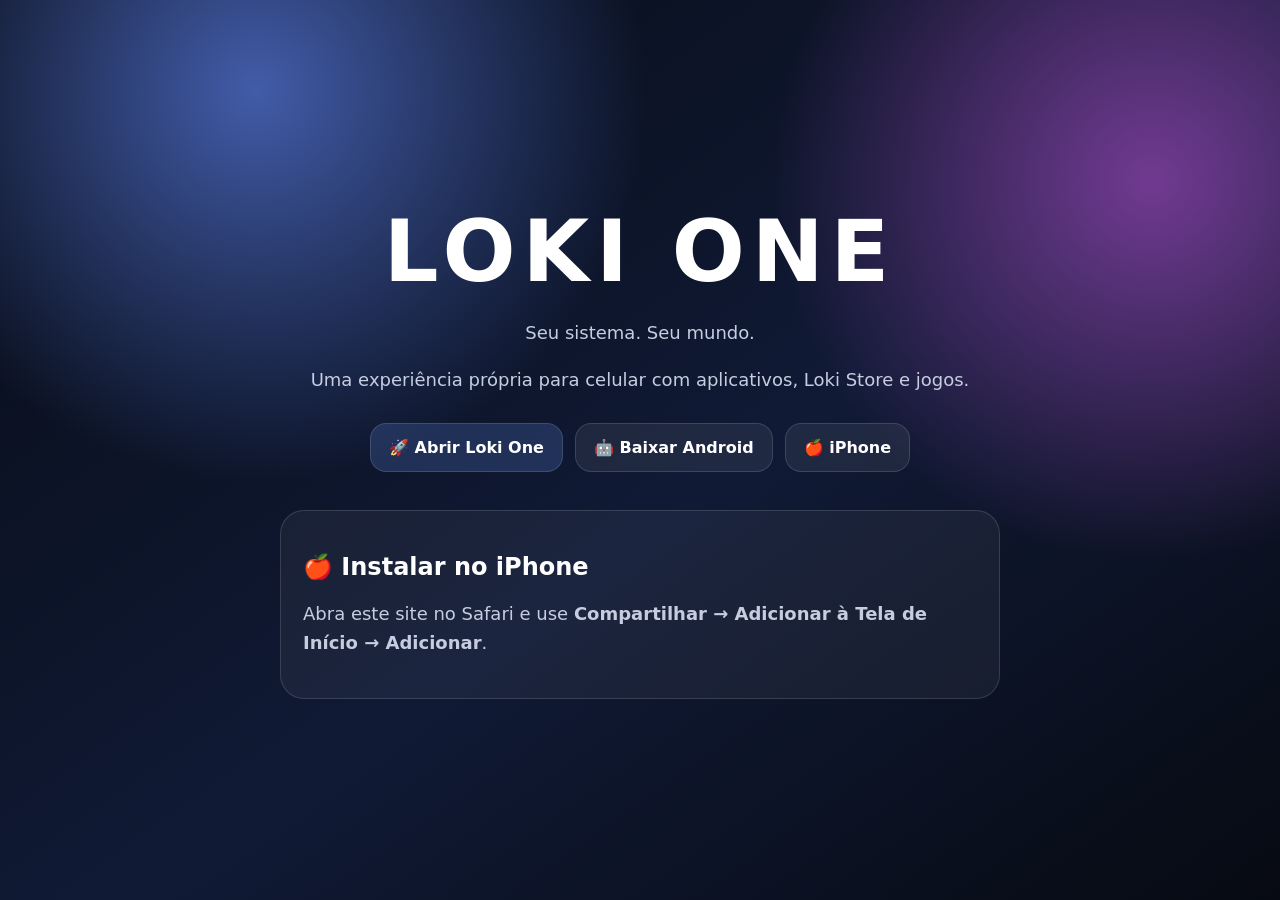
==== index.html @ f334fd95 "Criar site oficial do Loki One" ====
<!doctype html><html lang="pt-BR"><head><meta charset="utf-8"><meta name="viewport" content="width=device-width,initial-scale=1"><meta name="theme-color" content="#0b1020"><link rel="manifest" href="manifest.webmanifest"><title>Loki One</title><style>body{margin:0;min-height:100vh;display:grid;place-items:center;font-family:system-ui,sans-serif;color:#fff;background:radial-gradient(circle at 20% 10%,#425ca9,transparent 30%),radial-gradient(circle at 90% 20%,#713a91,transparent 28%),linear-gradient(145deg,#070b14,#101a35 55%,#070a12)}main{width:min(720px,90vw);text-align:center;padding:40px}h1{font-size:clamp(48px,10vw,86px);margin:0;letter-spacing:.08em}p{color:#c6cde0;font-size:18px;line-height:1.6}.buttons{display:flex;gap:12px;justify-content:center;flex-wrap:wrap;margin-top:28px}a,button{padding:14px 18px;border:1px solid #ffffff22;border-radius:16px;background:#ffffff12;color:#fff;text-decoration:none;font-weight:800;backdrop-filter:blur(12px)}.primary{background:#6e9bff33}section{margin-top:38px;padding:22px;border:1px solid #ffffff22;border-radius:24px;background:#ffffff0d;text-align:left}</style></head><body><main><h1>LOKI ONE</h1><p>Seu sistema. Seu mundo.</p><p>Uma experiência própria para celular com aplicativos, Loki Store e jogos.</p><div class="buttons"><a class="primary" href="app/">🚀 Abrir Loki One</a><a href="downloads/loki-one.apk">🤖 Baixar Android</a><a href="#iphone">🍎 iPhone</a></div><section id="iphone"><h2>🍎 Instalar no iPhone</h2><p>Abra este site no Safari e use <b>Compartilhar → Adicionar à Tela de Início → Adicionar</b>.</p></section></main><script>if('serviceWorker' in navigator)navigator.serviceWorker.register('sw.js').catch(()=>{});</script></body></html>
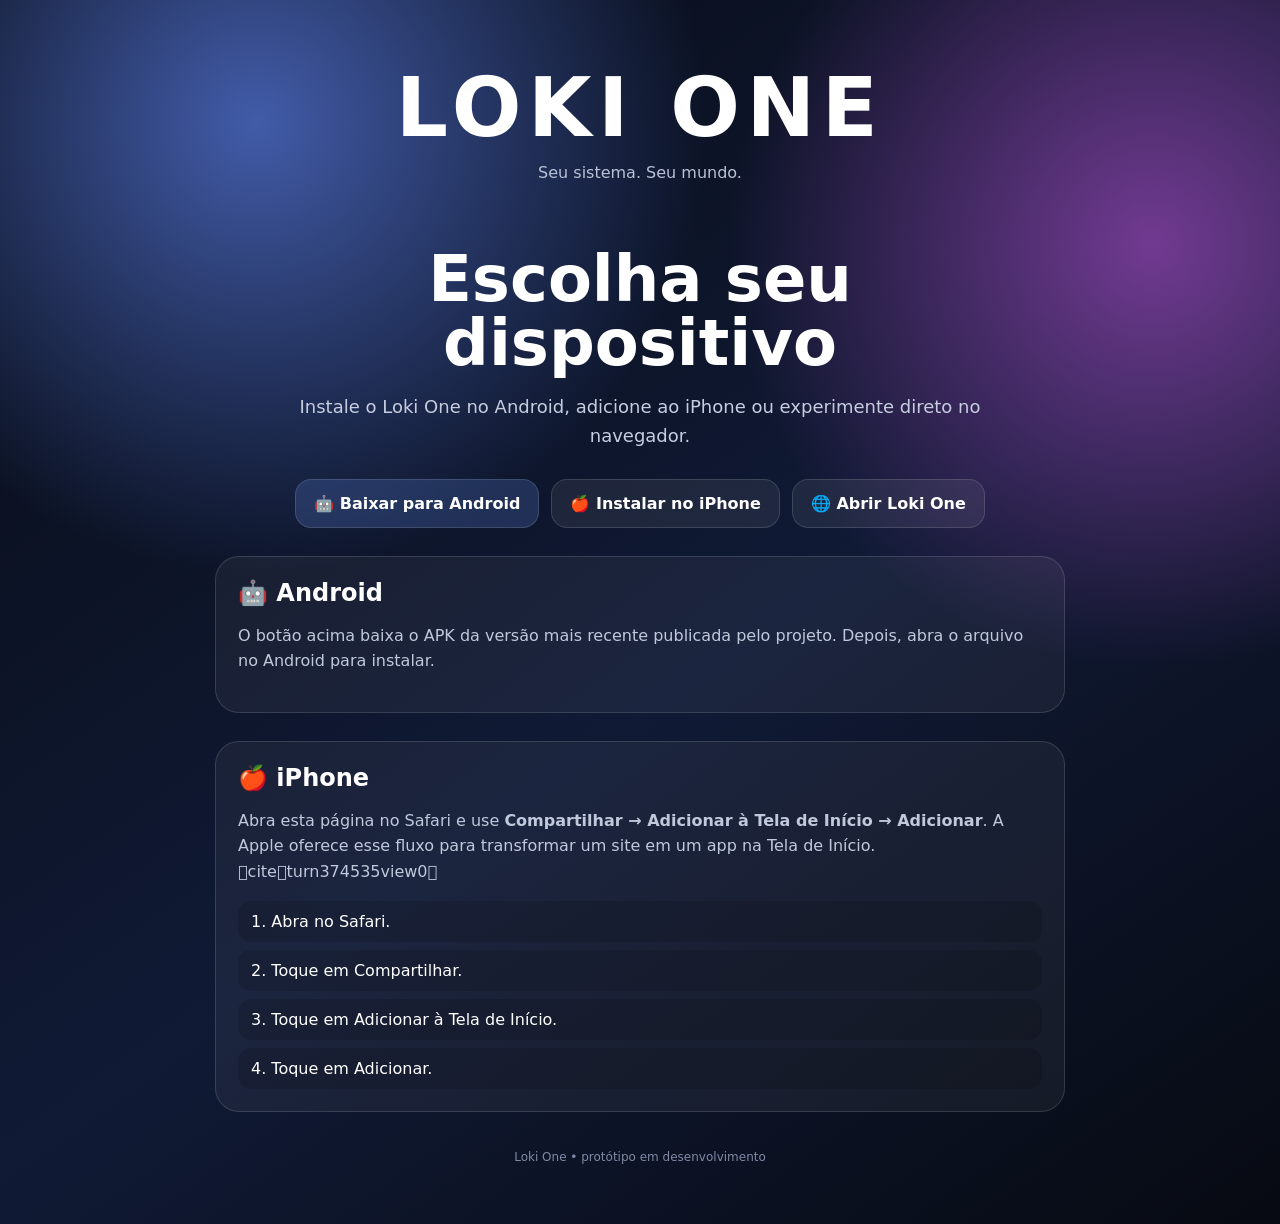
==== commit 4d61b491: "Adicionar opções Android e iPhone ao site do Loki One" ====
--- a/index.html
+++ b/index.html
@@ -1 +1 @@
-<!doctype html><html lang="pt-BR"><head><meta charset="utf-8"><meta name="viewport" content="width=device-width,initial-scale=1"><meta name="theme-color" content="#0b1020"><link rel="manifest" href="manifest.webmanifest"><title>Loki One</title><style>body{margin:0;min-height:100vh;display:grid;place-items:center;font-family:system-ui,sans-serif;color:#fff;background:radial-gradient(circle at 20% 10%,#425ca9,transparent 30%),radial-gradient(circle at 90% 20%,#713a91,transparent 28%),linear-gradient(145deg,#070b14,#101a35 55%,#070a12)}main{width:min(720px,90vw);text-align:center;padding:40px}h1{font-size:clamp(48px,10vw,86px);margin:0;letter-spacing:.08em}p{color:#c6cde0;font-size:18px;line-height:1.6}.buttons{display:flex;gap:12px;justify-content:center;flex-wrap:wrap;margin-top:28px}a,button{padding:14px 18px;border:1px solid #ffffff22;border-radius:16px;background:#ffffff12;color:#fff;text-decoration:none;font-weight:800;backdrop-filter:blur(12px)}.primary{background:#6e9bff33}section{margin-top:38px;padding:22px;border:1px solid #ffffff22;border-radius:24px;background:#ffffff0d;text-align:left}</style></head><body><main><h1>LOKI ONE</h1><p>Seu sistema. Seu mundo.</p><p>Uma experiência própria para celular com aplicativos, Loki Store e jogos.</p><div class="buttons"><a class="primary" href="app/">🚀 Abrir Loki One</a><a href="downloads/loki-one.apk">🤖 Baixar Android</a><a href="#iphone">🍎 iPhone</a></div><section id="iphone"><h2>🍎 Instalar no iPhone</h2><p>Abra este site no Safari e use <b>Compartilhar → Adicionar à Tela de Início → Adicionar</b>.</p></section></main><script>if('serviceWorker' in navigator)navigator.serviceWorker.register('sw.js').catch(()=>{});</script></body></html>+<!doctype html><html lang="pt-BR"><head><meta charset="utf-8"><meta name="viewport" content="width=device-width,initial-scale=1"><meta name="theme-color" content="#0b1020"><link rel="manifest" href="manifest.webmanifest"><meta name="apple-mobile-web-app-capable" content="yes"><meta name="apple-mobile-web-app-status-bar-style" content="black-translucent"><meta name="apple-mobile-web-app-title" content="Loki One"><title>Loki One</title><style>*{box-sizing:border-box}body{margin:0;min-height:100vh;font-family:system-ui,sans-serif;color:#fff;background:radial-gradient(circle at 20% 10%,#425ca9,transparent 30%),radial-gradient(circle at 90% 20%,#713a91,transparent 28%),linear-gradient(145deg,#070b14,#101a35 55%,#070a12)}main{width:min(850px,92vw);margin:auto;padding:60px 0}.logo{text-align:center;font-size:clamp(46px,10vw,82px);font-weight:900;letter-spacing:.08em}.tag{text-align:center;color:#b9c1d6;margin-top:8px}.hero{margin:65px auto 0;text-align:center;max-width:700px}.hero h1{font-size:clamp(36px,7vw,64px);line-height:1;margin:0 0 18px}.hero p{font-size:18px;line-height:1.6;color:#c6cde0}.buttons{display:flex;gap:12px;justify-content:center;flex-wrap:wrap;margin-top:28px}.btn{display:inline-flex;align-items:center;justify-content:center;padding:14px 18px;border-radius:16px;border:1px solid #ffffff22;text-decoration:none;color:#fff;background:#ffffff12;font-weight:800;backdrop-filter:blur(12px)}.primary{background:#6e9bff33}.card{margin-top:28px;padding:22px;border:1px solid #ffffff22;border-radius:24px;background:#ffffff0d;text-align:left}.card h2{margin:0 0 8px}.card p{color:#c0c8db;line-height:1.6}.steps{display:grid;gap:8px;margin-top:12px}.step{padding:11px 13px;border-radius:13px;background:#0002}footer{margin-top:38px;text-align:center;color:#7f8aa4;font-size:12px}</style></head><body><main><div class="logo">LOKI ONE</div><div class="tag">Seu sistema. Seu mundo.</div><section class="hero"><h1>Escolha seu dispositivo</h1><p>Instale o Loki One no Android, adicione ao iPhone ou experimente direto no navegador.</p><div class="buttons"><a class="btn primary" href="https://github.com/Pablo672-sys/loki-one/releases/latest/download/loki-one.apk">🤖 Baixar para Android</a><a class="btn" href="#iphone">🍎 Instalar no iPhone</a><a class="btn" href="app/">🌐 Abrir Loki One</a></div></section><section class="card"><h2>🤖 Android</h2><p>O botão acima baixa o APK da versão mais recente publicada pelo projeto. Depois, abra o arquivo no Android para instalar.</p></section><section class="card" id="iphone"><h2>🍎 iPhone</h2><p>Abra esta página no Safari e use <b>Compartilhar → Adicionar à Tela de Início → Adicionar</b>. A Apple oferece esse fluxo para transformar um site em um app na Tela de Início. citeturn374535view0</p><div class="steps"><div class="step">1. Abra no Safari.</div><div class="step">2. Toque em Compartilhar.</div><div class="step">3. Toque em Adicionar à Tela de Início.</div><div class="step">4. Toque em Adicionar.</div></div></section><footer>Loki One • protótipo em desenvolvimento</footer></main><script>if('serviceWorker' in navigator)navigator.serviceWorker.register('sw.js').catch(()=>{});</script></body></html>
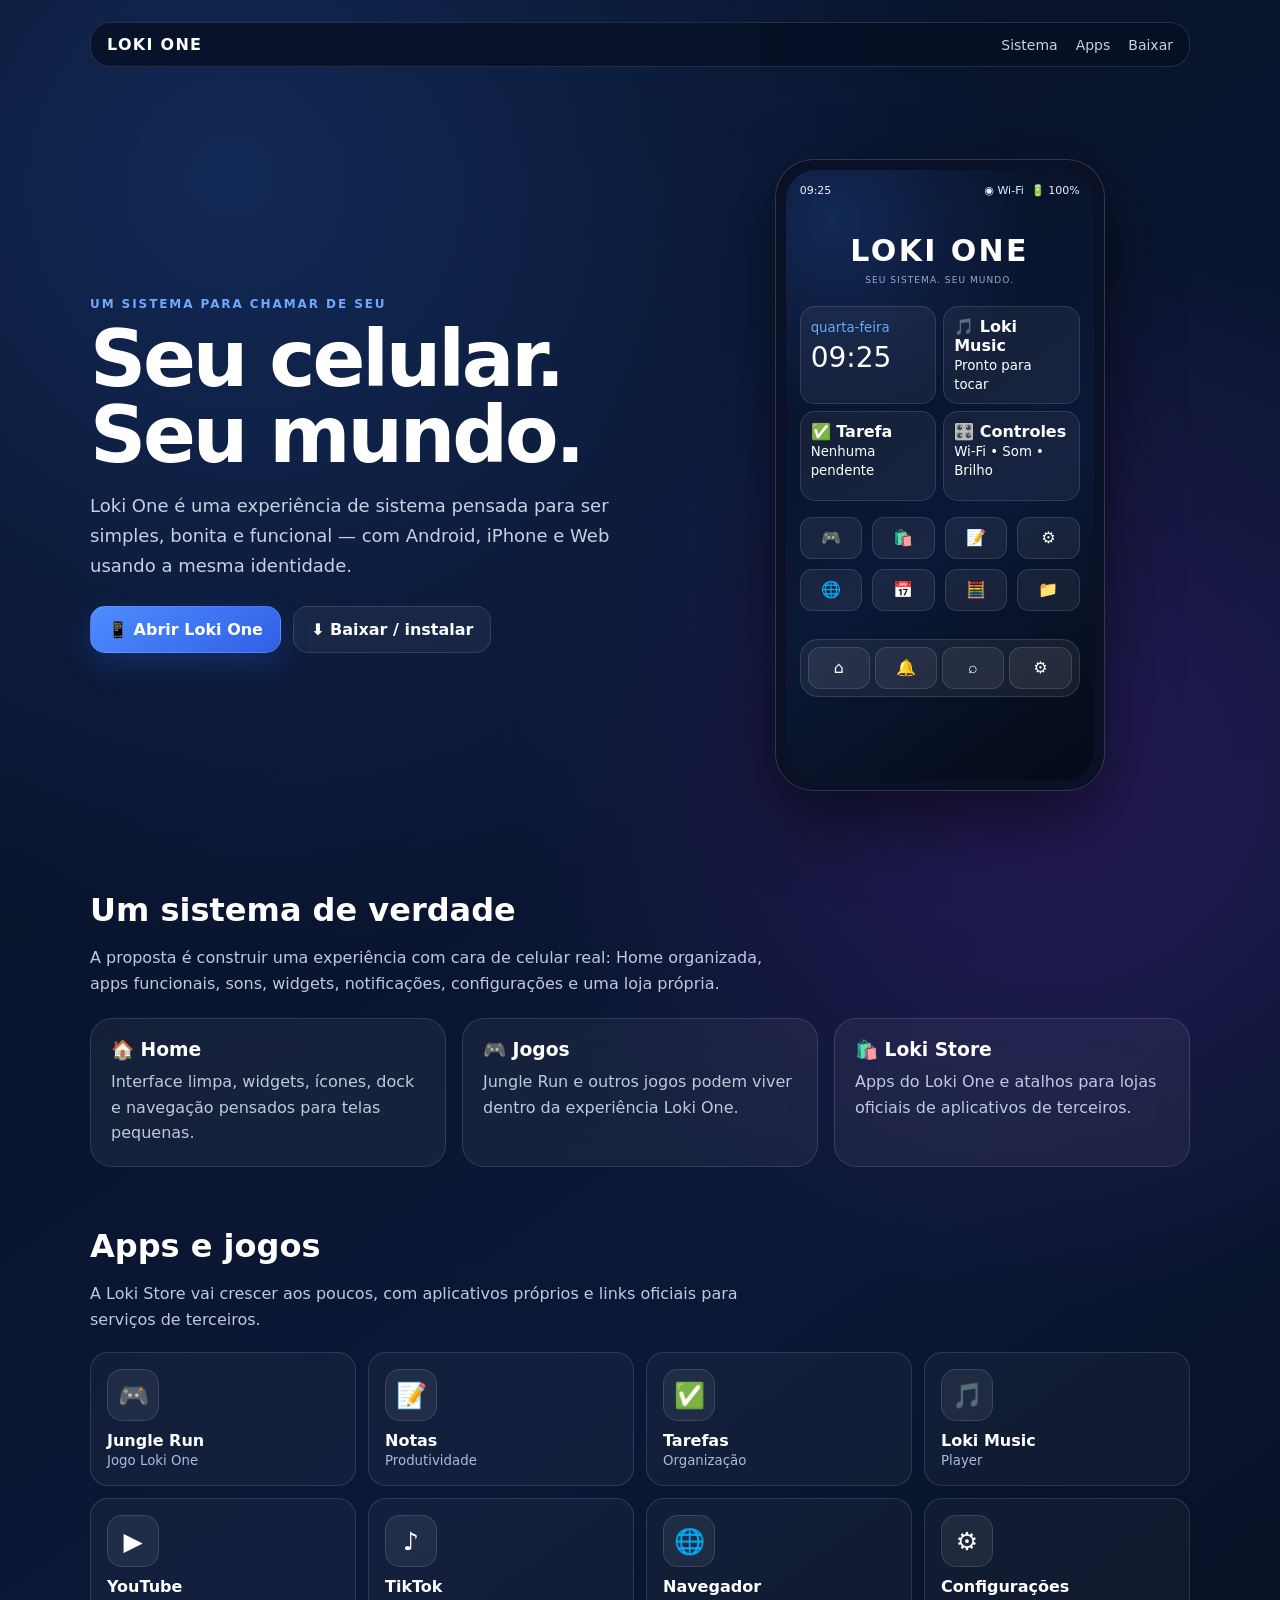
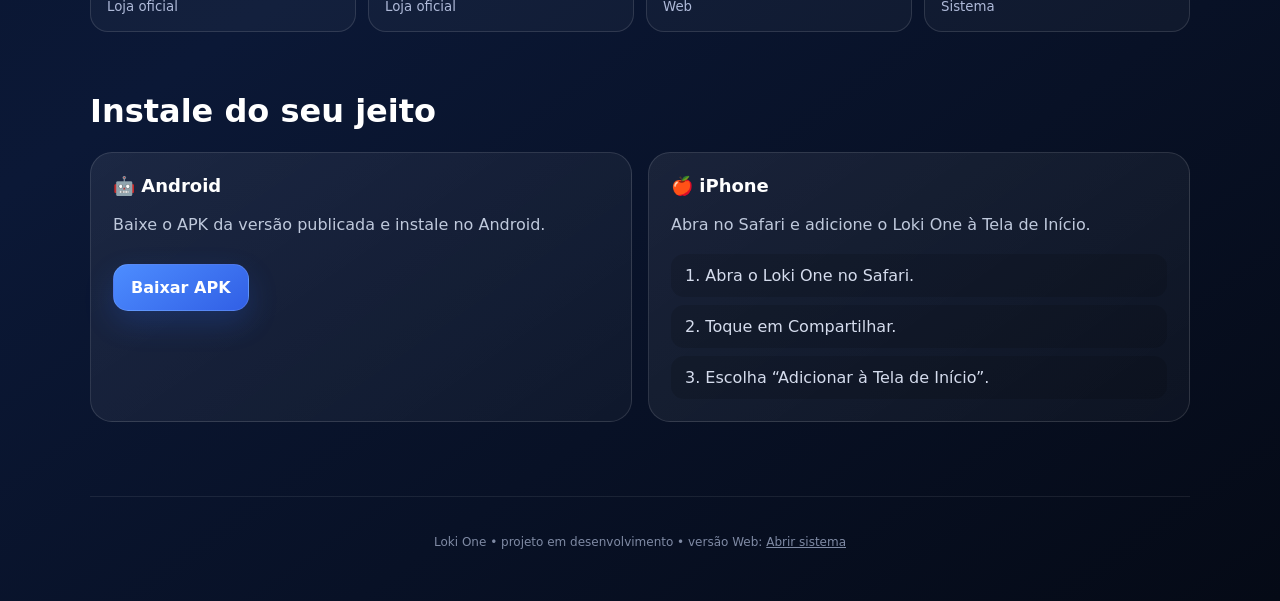
==== commit 4350bafd: "Redesign official Loki One website" ====
--- a/index.html
+++ b/index.html
@@ -1 +1 @@
-<!doctype html><html lang="pt-BR"><head><meta charset="utf-8"><meta name="viewport" content="width=device-width,initial-scale=1"><meta name="theme-color" content="#0b1020"><link rel="manifest" href="manifest.webmanifest"><meta name="apple-mobile-web-app-capable" content="yes"><meta name="apple-mobile-web-app-status-bar-style" content="black-translucent"><meta name="apple-mobile-web-app-title" content="Loki One"><title>Loki One</title><style>*{box-sizing:border-box}body{margin:0;min-height:100vh;font-family:system-ui,sans-serif;color:#fff;background:radial-gradient(circle at 20% 10%,#425ca9,transparent 30%),radial-gradient(circle at 90% 20%,#713a91,transparent 28%),linear-gradient(145deg,#070b14,#101a35 55%,#070a12)}main{width:min(850px,92vw);margin:auto;padding:60px 0}.logo{text-align:center;font-size:clamp(46px,10vw,82px);font-weight:900;letter-spacing:.08em}.tag{text-align:center;color:#b9c1d6;margin-top:8px}.hero{margin:65px auto 0;text-align:center;max-width:700px}.hero h1{font-size:clamp(36px,7vw,64px);line-height:1;margin:0 0 18px}.hero p{font-size:18px;line-height:1.6;color:#c6cde0}.buttons{display:flex;gap:12px;justify-content:center;flex-wrap:wrap;margin-top:28px}.btn{display:inline-flex;align-items:center;justify-content:center;padding:14px 18px;border-radius:16px;border:1px solid #ffffff22;text-decoration:none;color:#fff;background:#ffffff12;font-weight:800;backdrop-filter:blur(12px)}.primary{background:#6e9bff33}.card{margin-top:28px;padding:22px;border:1px solid #ffffff22;border-radius:24px;background:#ffffff0d;text-align:left}.card h2{margin:0 0 8px}.card p{color:#c0c8db;line-height:1.6}.steps{display:grid;gap:8px;margin-top:12px}.step{padding:11px 13px;border-radius:13px;background:#0002}footer{margin-top:38px;text-align:center;color:#7f8aa4;font-size:12px}</style></head><body><main><div class="logo">LOKI ONE</div><div class="tag">Seu sistema. Seu mundo.</div><section class="hero"><h1>Escolha seu dispositivo</h1><p>Instale o Loki One no Android, adicione ao iPhone ou experimente direto no navegador.</p><div class="buttons"><a class="btn primary" href="https://github.com/Pablo672-sys/loki-one/releases/latest/download/loki-one.apk">🤖 Baixar para Android</a><a class="btn" href="#iphone">🍎 Instalar no iPhone</a><a class="btn" href="app/">🌐 Abrir Loki One</a></div></section><section class="card"><h2>🤖 Android</h2><p>O botão acima baixa o APK da versão mais recente publicada pelo projeto. Depois, abra o arquivo no Android para instalar.</p></section><section class="card" id="iphone"><h2>🍎 iPhone</h2><p>Abra esta página no Safari e use <b>Compartilhar → Adicionar à Tela de Início → Adicionar</b>. A Apple oferece esse fluxo para transformar um site em um app na Tela de Início. citeturn374535view0</p><div class="steps"><div class="step">1. Abra no Safari.</div><div class="step">2. Toque em Compartilhar.</div><div class="step">3. Toque em Adicionar à Tela de Início.</div><div class="step">4. Toque em Adicionar.</div></div></section><footer>Loki One • protótipo em desenvolvimento</footer></main><script>if('serviceWorker' in navigator)navigator.serviceWorker.register('sw.js').catch(()=>{});</script></body></html>+<!doctype html><html lang="pt-BR"><head><meta charset="utf-8"><meta name="viewport" content="width=device-width,initial-scale=1"><meta name="theme-color" content="#071024"><link rel="manifest" href="manifest.webmanifest"><meta name="apple-mobile-web-app-capable" content="yes"><meta name="apple-mobile-web-app-status-bar-style" content="black-translucent"><meta name="apple-mobile-web-app-title" content="Loki One"><title>Loki One — Sistema</title><style>:root{--bg:#071024;--card:#ffffff0d;--line:#ffffff1f;--muted:#aeb9d8;--blue:#4d8dff}*{box-sizing:border-box}html{scroll-behavior:smooth}body{margin:0;min-height:100vh;font-family:system-ui,-apple-system,BlinkMacSystemFont,"Segoe UI",sans-serif;color:#fff;background:radial-gradient(circle at 18% 8%,#17346caa,transparent 34%),radial-gradient(circle at 82% 35%,#321c67aa,transparent 30%),linear-gradient(145deg,#071024,#0b1836 58%,#050a16)}a{color:inherit}main{width:min(1100px,92vw);margin:auto;padding:22px 0 52px}.nav{position:sticky;top:12px;z-index:20;display:flex;align-items:center;justify-content:space-between;padding:12px 16px;border:1px solid var(--line);border-radius:20px;background:#071024cc;backdrop-filter:blur(18px)}.brand{font-weight:900;letter-spacing:.08em}.navlinks{display:flex;gap:18px;font-size:14px;color:#c8d1e4}.navlinks a{text-decoration:none}.hero{display:grid;grid-template-columns:1.05fr .95fr;gap:46px;align-items:center;padding:92px 0 70px}.eyebrow{color:#6ea8ff;font-weight:800;letter-spacing:.16em;font-size:12px;text-transform:uppercase}.hero h1{font-size:clamp(44px,7vw,78px);line-height:.98;letter-spacing:-.04em;margin:10px 0 18px}.hero p{font-size:18px;line-height:1.65;color:#c8d0e1;max-width:600px}.actions{display:flex;gap:12px;flex-wrap:wrap;margin-top:26px}.btn{display:inline-flex;align-items:center;justify-content:center;gap:8px;padding:13px 17px;border-radius:15px;border:1px solid var(--line);text-decoration:none;font-weight:800;background:#ffffff0d}.btn.primary{background:linear-gradient(145deg,#4d8dff,#315fe5);box-shadow:0 12px 30px #2d70ff33}.phone{width:min(330px,80vw);margin:auto;border-radius:38px;padding:10px;border:1px solid #ffffff2a;background:#0a1126;box-shadow:0 30px 70px #0008}.phoneScreen{height:610px;border-radius:30px;overflow:hidden;padding:14px;background:radial-gradient(circle at 15% 8%,#17346caa,transparent 33%),linear-gradient(145deg,#071024,#0b1836 58%,#050a16)}.status{display:flex;justify-content:space-between;font-size:11px;color:#eaf0ff}.miniBrand{text-align:center;margin:36px 0 18px}.miniBrand h2{margin:0;font-size:30px;letter-spacing:.08em}.miniBrand p{margin:5px 0 0;color:#99a9d0;font-size:9px;letter-spacing:.12em}.miniWidgets{display:grid;grid-template-columns:1fr 1fr;gap:7px}.miniCard{min-height:90px;padding:10px;border:1px solid var(--line);border-radius:15px;background:var(--card)}.miniIcons{display:grid;grid-template-columns:repeat(4,1fr);gap:10px;margin-top:16px}.miniIcon{height:42px;border-radius:12px;display:grid;place-items:center;background:#ffffff10;border:1px solid var(--line)}.miniDock{margin-top:28px;padding:7px;border:1px solid var(--line);border-radius:18px;background:#ffffff10;display:grid;grid-template-columns:repeat(4,1fr);gap:5px}.section{padding:30px 0}.sectionTitle{font-size:32px;margin:0 0 10px}.sectionLead{color:#bfc9dc;line-height:1.6;max-width:680px}.cards{display:grid;grid-template-columns:repeat(3,1fr);gap:16px;margin-top:22px}.card{padding:20px;border:1px solid var(--line);border-radius:22px;background:var(--card);backdrop-filter:blur(16px)}.card h3{margin:0 0 8px}.card p{margin:0;color:#bfc9dc;line-height:1.6}.downloads{display:grid;grid-template-columns:1fr 1fr;gap:16px;margin-top:22px}.downloadCard{padding:22px;border-radius:22px;border:1px solid var(--line);background:linear-gradient(145deg,#ffffff12,#ffffff08)}.downloadCard strong{display:block;font-size:18px;margin-bottom:6px}.steps{display:grid;gap:8px;margin-top:14px}.step{padding:12px 14px;border-radius:13px;background:#0002;color:#d5dced}.storeApps{display:grid;grid-template-columns:repeat(4,1fr);gap:12px;margin-top:20px}.app{padding:16px;border:1px solid var(--line);border-radius:18px;background:#ffffff09}.appIcon{width:52px;height:52px;display:grid;place-items:center;border-radius:15px;background:#ffffff10;border:1px solid var(--line);font-size:25px;margin-bottom:10px}.app small{color:var(--muted)}footer{text-align:center;color:#7f8aa4;font-size:12px;padding-top:38px;border-top:1px solid #ffffff14;margin-top:44px}@media(max-width:820px){.hero{grid-template-columns:1fr;padding-top:62px}.phone{order:-1}.cards,.downloads{grid-template-columns:1fr}.storeApps{grid-template-columns:repeat(2,1fr)}.navlinks{display:none}}@media(max-width:430px){main{width:min(94vw,1100px)}.phoneScreen{height:590px}.hero h1{font-size:48px}.storeApps{grid-template-columns:1fr 1fr}}</style></head><body><main><nav class="nav"><a class="brand" href="#top" style="text-decoration:none">LOKI ONE</a><div class="navlinks"><a href="#sistema">Sistema</a><a href="#apps">Apps</a><a href="#baixar">Baixar</a></div></nav><section class="hero" id="top"><div><div class="eyebrow">Um sistema para chamar de seu</div><h1>Seu celular.<br>Seu mundo.</h1><p>Loki One é uma experiência de sistema pensada para ser simples, bonita e funcional — com Android, iPhone e Web usando a mesma identidade.</p><div class="actions"><a class="btn primary" href="app/">📱 Abrir Loki One</a><a class="btn" href="#baixar">⬇️ Baixar / instalar</a></div></div><div class="phone"><div class="phoneScreen"><div class="status"><span>09:25</span><span>◉ Wi‑Fi&nbsp;&nbsp;🔋 100%</span></div><div class="miniBrand"><h2>LOKI ONE</h2><p>SEU SISTEMA. SEU MUNDO.</p></div><div class="miniWidgets"><div class="miniCard"><small style="color:#69a7ff">quarta-feira</small><div style="font-size:28px;margin-top:5px">09:25</div></div><div class="miniCard"><div style="font-weight:700">🎵 Loki Music</div><small>Pronto para tocar</small></div><div class="miniCard"><div style="font-weight:700">✅ Tarefa</div><small>Nenhuma pendente</small></div><div class="miniCard"><div style="font-weight:700">🎛️ Controles</div><small>Wi‑Fi • Som • Brilho</small></div></div><div class="miniIcons"><div class="miniIcon">🎮</div><div class="miniIcon">🛍️</div><div class="miniIcon">📝</div><div class="miniIcon">⚙️</div><div class="miniIcon">🌐</div><div class="miniIcon">📅</div><div class="miniIcon">🧮</div><div class="miniIcon">📁</div></div><div class="miniDock"><div class="miniIcon">⌂</div><div class="miniIcon">🔔</div><div class="miniIcon">⌕</div><div class="miniIcon">⚙️</div></div></div></div></section><section class="section" id="sistema"><h2 class="sectionTitle">Um sistema de verdade</h2><p class="sectionLead">A proposta é construir uma experiência com cara de celular real: Home organizada, apps funcionais, sons, widgets, notificações, configurações e uma loja própria.</p><div class="cards"><div class="card"><h3>🏠 Home</h3><p>Interface limpa, widgets, ícones, dock e navegação pensados para telas pequenas.</p></div><div class="card"><h3>🎮 Jogos</h3><p>Jungle Run e outros jogos podem viver dentro da experiência Loki One.</p></div><div class="card"><h3>🛍️ Loki Store</h3><p>Apps do Loki One e atalhos para lojas oficiais de aplicativos de terceiros.</p></div></div></section><section class="section" id="apps"><h2 class="sectionTitle">Apps e jogos</h2><p class="sectionLead">A Loki Store vai crescer aos poucos, com aplicativos próprios e links oficiais para serviços de terceiros.</p><div class="storeApps"><div class="app"><div class="appIcon">🎮</div><b>Jungle Run</b><br><small>Jogo Loki One</small></div><div class="app"><div class="appIcon">📝</div><b>Notas</b><br><small>Produtividade</small></div><div class="app"><div class="appIcon">✅</div><b>Tarefas</b><br><small>Organização</small></div><div class="app"><div class="appIcon">🎵</div><b>Loki Music</b><br><small>Player</small></div><div class="app"><div class="appIcon">▶️</div><b>YouTube</b><br><small>Loja oficial</small></div><div class="app"><div class="appIcon">♪</div><b>TikTok</b><br><small>Loja oficial</small></div><div class="app"><div class="appIcon">🌐</div><b>Navegador</b><br><small>Web</small></div><div class="app"><div class="appIcon">⚙️</div><b>Configurações</b><br><small>Sistema</small></div></div></section><section class="section" id="baixar"><h2 class="sectionTitle">Instale do seu jeito</h2><div class="downloads"><div class="downloadCard"><strong>🤖 Android</strong><p class="sectionLead">Baixe o APK da versão publicada e instale no Android.</p><div class="actions"><a class="btn primary" href="https://github.com/Pablo672-sys/loki-one/releases/latest/download/loki-one.apk">Baixar APK</a></div></div><div class="downloadCard"><strong>🍎 iPhone</strong><p class="sectionLead">Abra no Safari e adicione o Loki One à Tela de Início.</p><div class="steps"><div class="step">1. Abra o Loki One no Safari.</div><div class="step">2. Toque em Compartilhar.</div><div class="step">3. Escolha “Adicionar à Tela de Início”.</div></div></div></div></section><footer>Loki One • projeto em desenvolvimento • versão Web: <a href="app/">Abrir sistema</a></footer></main></body></html>
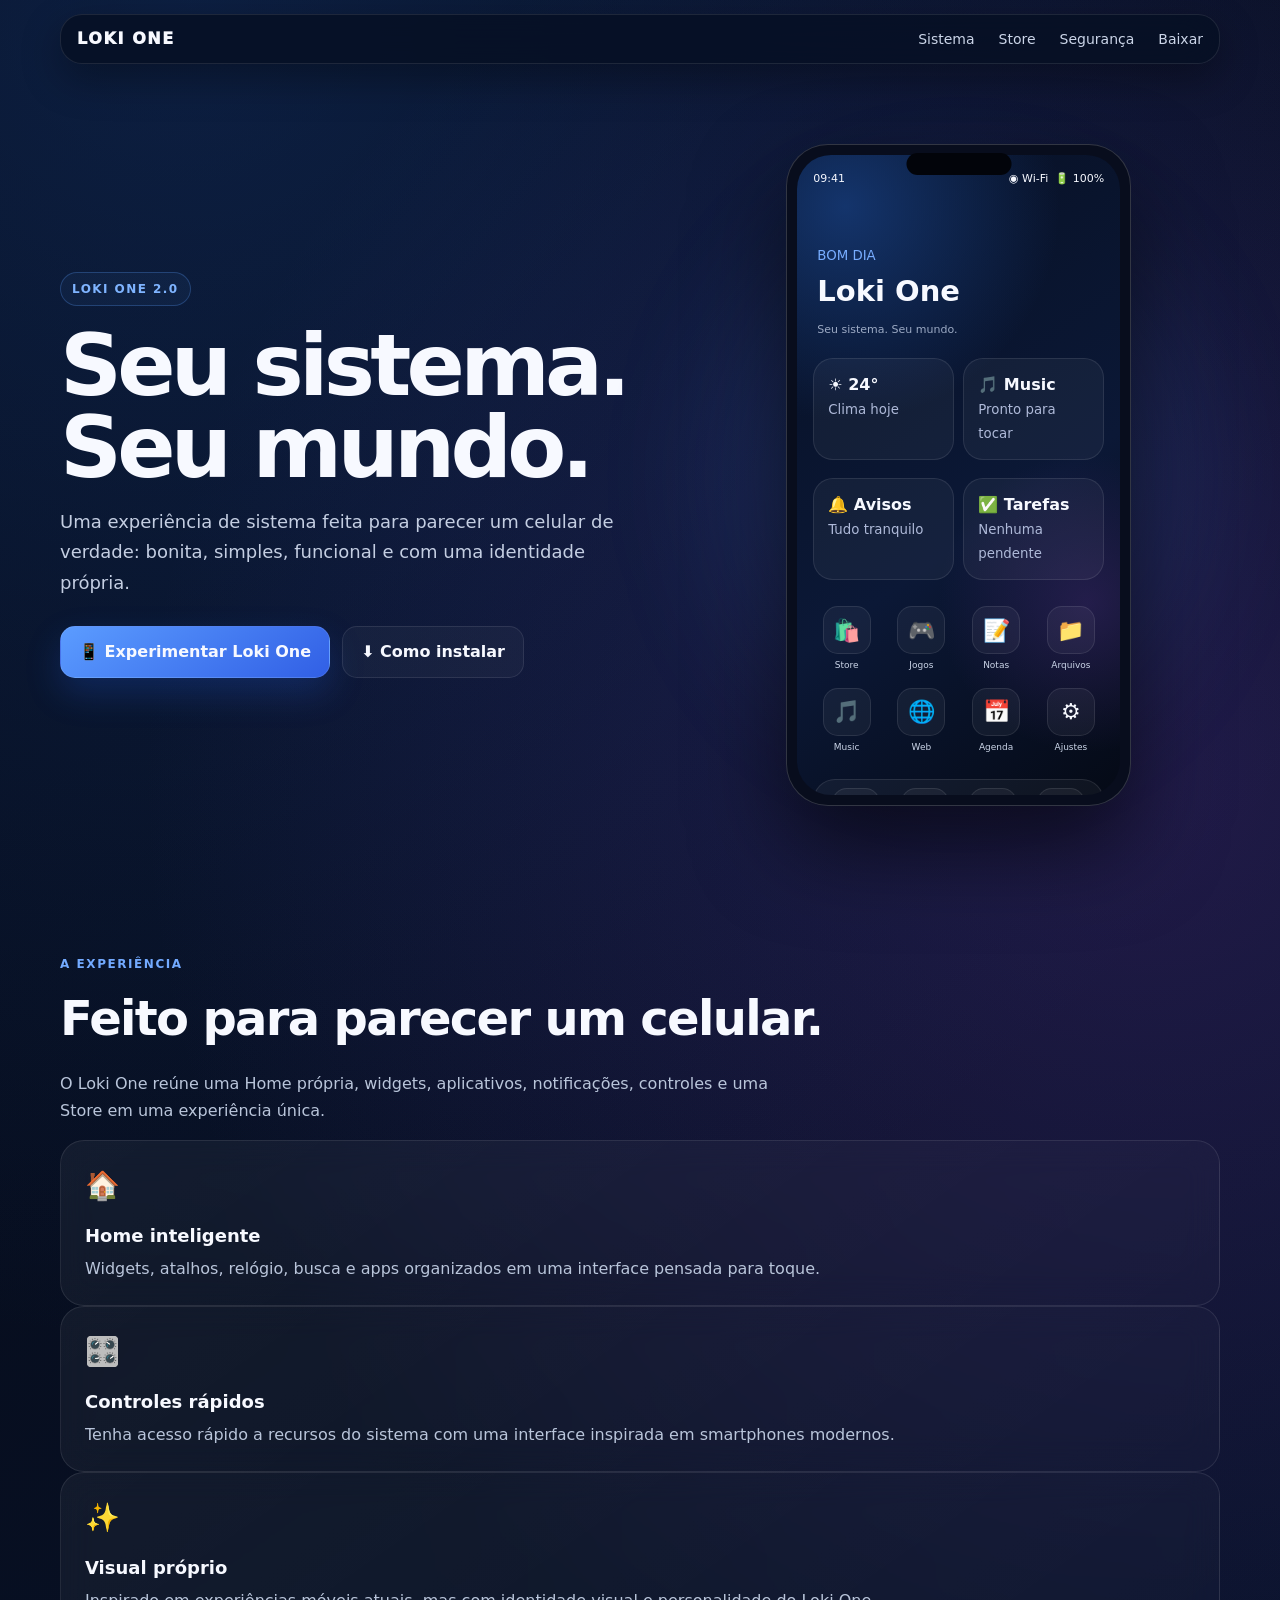
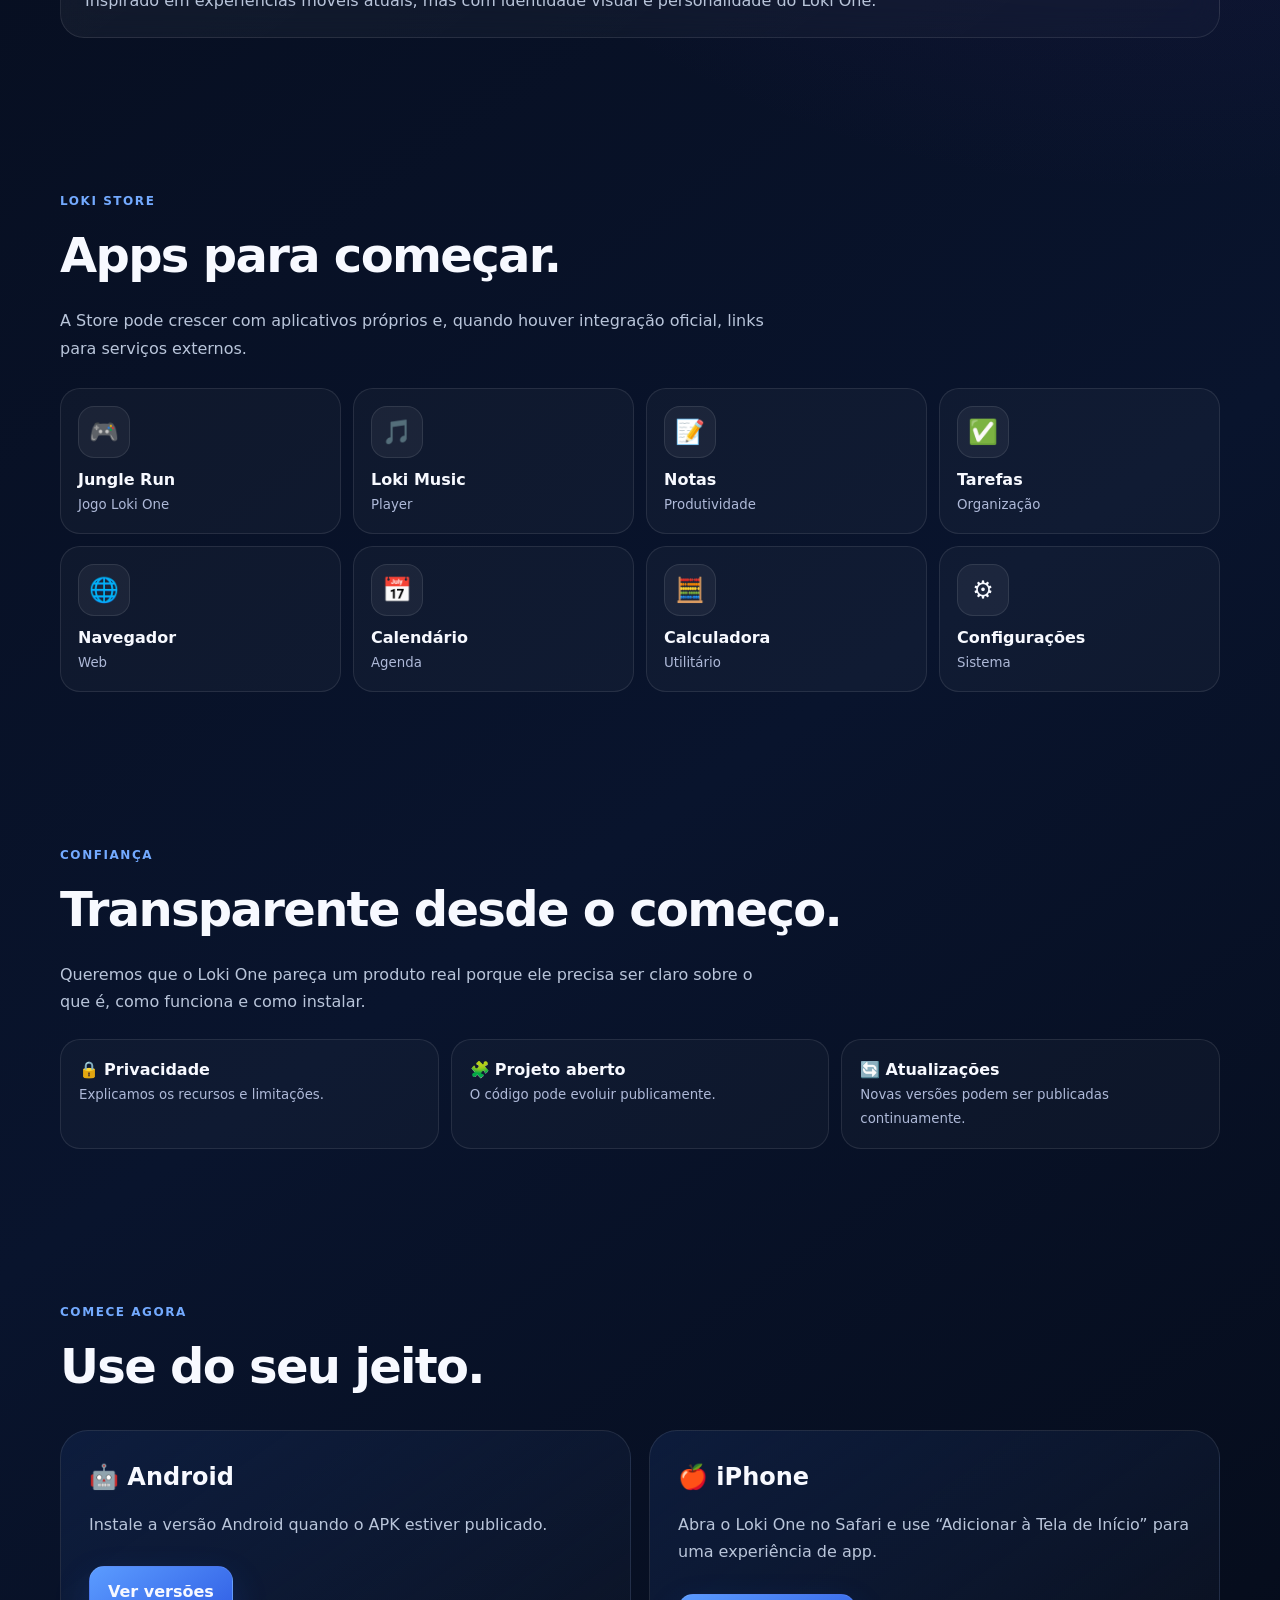
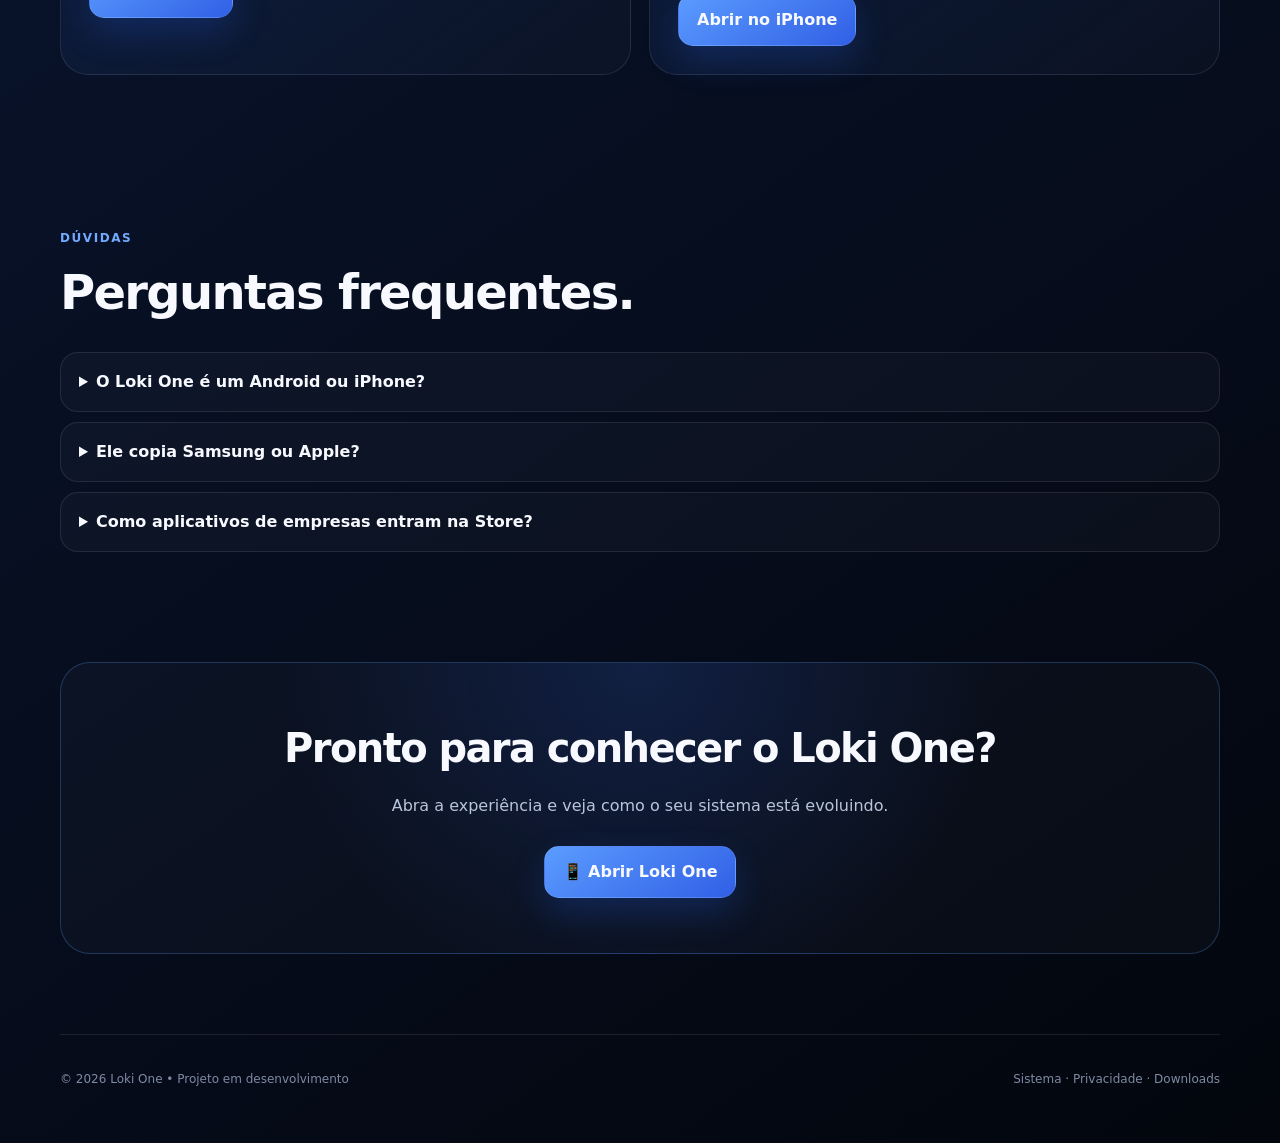
==== commit 671f9f02: "Loki One 2.0: reformula site oficial com visual premium e seções de produto" ====
--- a/index.html
+++ b/index.html
@@ -1 +1 @@
-<!doctype html><html lang="pt-BR"><head><meta charset="utf-8"><meta name="viewport" content="width=device-width,initial-scale=1"><meta name="theme-color" content="#071024"><link rel="manifest" href="manifest.webmanifest"><meta name="apple-mobile-web-app-capable" content="yes"><meta name="apple-mobile-web-app-status-bar-style" content="black-translucent"><meta name="apple-mobile-web-app-title" content="Loki One"><title>Loki One — Sistema</title><style>:root{--bg:#071024;--card:#ffffff0d;--line:#ffffff1f;--muted:#aeb9d8;--blue:#4d8dff}*{box-sizing:border-box}html{scroll-behavior:smooth}body{margin:0;min-height:100vh;font-family:system-ui,-apple-system,BlinkMacSystemFont,"Segoe UI",sans-serif;color:#fff;background:radial-gradient(circle at 18% 8%,#17346caa,transparent 34%),radial-gradient(circle at 82% 35%,#321c67aa,transparent 30%),linear-gradient(145deg,#071024,#0b1836 58%,#050a16)}a{color:inherit}main{width:min(1100px,92vw);margin:auto;padding:22px 0 52px}.nav{position:sticky;top:12px;z-index:20;display:flex;align-items:center;justify-content:space-between;padding:12px 16px;border:1px solid var(--line);border-radius:20px;background:#071024cc;backdrop-filter:blur(18px)}.brand{font-weight:900;letter-spacing:.08em}.navlinks{display:flex;gap:18px;font-size:14px;color:#c8d1e4}.navlinks a{text-decoration:none}.hero{display:grid;grid-template-columns:1.05fr .95fr;gap:46px;align-items:center;padding:92px 0 70px}.eyebrow{color:#6ea8ff;font-weight:800;letter-spacing:.16em;font-size:12px;text-transform:uppercase}.hero h1{font-size:clamp(44px,7vw,78px);line-height:.98;letter-spacing:-.04em;margin:10px 0 18px}.hero p{font-size:18px;line-height:1.65;color:#c8d0e1;max-width:600px}.actions{display:flex;gap:12px;flex-wrap:wrap;margin-top:26px}.btn{display:inline-flex;align-items:center;justify-content:center;gap:8px;padding:13px 17px;border-radius:15px;border:1px solid var(--line);text-decoration:none;font-weight:800;background:#ffffff0d}.btn.primary{background:linear-gradient(145deg,#4d8dff,#315fe5);box-shadow:0 12px 30px #2d70ff33}.phone{width:min(330px,80vw);margin:auto;border-radius:38px;padding:10px;border:1px solid #ffffff2a;background:#0a1126;box-shadow:0 30px 70px #0008}.phoneScreen{height:610px;border-radius:30px;overflow:hidden;padding:14px;background:radial-gradient(circle at 15% 8%,#17346caa,transparent 33%),linear-gradient(145deg,#071024,#0b1836 58%,#050a16)}.status{display:flex;justify-content:space-between;font-size:11px;color:#eaf0ff}.miniBrand{text-align:center;margin:36px 0 18px}.miniBrand h2{margin:0;font-size:30px;letter-spacing:.08em}.miniBrand p{margin:5px 0 0;color:#99a9d0;font-size:9px;letter-spacing:.12em}.miniWidgets{display:grid;grid-template-columns:1fr 1fr;gap:7px}.miniCard{min-height:90px;padding:10px;border:1px solid var(--line);border-radius:15px;background:var(--card)}.miniIcons{display:grid;grid-template-columns:repeat(4,1fr);gap:10px;margin-top:16px}.miniIcon{height:42px;border-radius:12px;display:grid;place-items:center;background:#ffffff10;border:1px solid var(--line)}.miniDock{margin-top:28px;padding:7px;border:1px solid var(--line);border-radius:18px;background:#ffffff10;display:grid;grid-template-columns:repeat(4,1fr);gap:5px}.section{padding:30px 0}.sectionTitle{font-size:32px;margin:0 0 10px}.sectionLead{color:#bfc9dc;line-height:1.6;max-width:680px}.cards{display:grid;grid-template-columns:repeat(3,1fr);gap:16px;margin-top:22px}.card{padding:20px;border:1px solid var(--line);border-radius:22px;background:var(--card);backdrop-filter:blur(16px)}.card h3{margin:0 0 8px}.card p{margin:0;color:#bfc9dc;line-height:1.6}.downloads{display:grid;grid-template-columns:1fr 1fr;gap:16px;margin-top:22px}.downloadCard{padding:22px;border-radius:22px;border:1px solid var(--line);background:linear-gradient(145deg,#ffffff12,#ffffff08)}.downloadCard strong{display:block;font-size:18px;margin-bottom:6px}.steps{display:grid;gap:8px;margin-top:14px}.step{padding:12px 14px;border-radius:13px;background:#0002;color:#d5dced}.storeApps{display:grid;grid-template-columns:repeat(4,1fr);gap:12px;margin-top:20px}.app{padding:16px;border:1px solid var(--line);border-radius:18px;background:#ffffff09}.appIcon{width:52px;height:52px;display:grid;place-items:center;border-radius:15px;background:#ffffff10;border:1px solid var(--line);font-size:25px;margin-bottom:10px}.app small{color:var(--muted)}footer{text-align:center;color:#7f8aa4;font-size:12px;padding-top:38px;border-top:1px solid #ffffff14;margin-top:44px}@media(max-width:820px){.hero{grid-template-columns:1fr;padding-top:62px}.phone{order:-1}.cards,.downloads{grid-template-columns:1fr}.storeApps{grid-template-columns:repeat(2,1fr)}.navlinks{display:none}}@media(max-width:430px){main{width:min(94vw,1100px)}.phoneScreen{height:590px}.hero h1{font-size:48px}.storeApps{grid-template-columns:1fr 1fr}}</style></head><body><main><nav class="nav"><a class="brand" href="#top" style="text-decoration:none">LOKI ONE</a><div class="navlinks"><a href="#sistema">Sistema</a><a href="#apps">Apps</a><a href="#baixar">Baixar</a></div></nav><section class="hero" id="top"><div><div class="eyebrow">Um sistema para chamar de seu</div><h1>Seu celular.<br>Seu mundo.</h1><p>Loki One é uma experiência de sistema pensada para ser simples, bonita e funcional — com Android, iPhone e Web usando a mesma identidade.</p><div class="actions"><a class="btn primary" href="app/">📱 Abrir Loki One</a><a class="btn" href="#baixar">⬇️ Baixar / instalar</a></div></div><div class="phone"><div class="phoneScreen"><div class="status"><span>09:25</span><span>◉ Wi‑Fi&nbsp;&nbsp;🔋 100%</span></div><div class="miniBrand"><h2>LOKI ONE</h2><p>SEU SISTEMA. SEU MUNDO.</p></div><div class="miniWidgets"><div class="miniCard"><small style="color:#69a7ff">quarta-feira</small><div style="font-size:28px;margin-top:5px">09:25</div></div><div class="miniCard"><div style="font-weight:700">🎵 Loki Music</div><small>Pronto para tocar</small></div><div class="miniCard"><div style="font-weight:700">✅ Tarefa</div><small>Nenhuma pendente</small></div><div class="miniCard"><div style="font-weight:700">🎛️ Controles</div><small>Wi‑Fi • Som • Brilho</small></div></div><div class="miniIcons"><div class="miniIcon">🎮</div><div class="miniIcon">🛍️</div><div class="miniIcon">📝</div><div class="miniIcon">⚙️</div><div class="miniIcon">🌐</div><div class="miniIcon">📅</div><div class="miniIcon">🧮</div><div class="miniIcon">📁</div></div><div class="miniDock"><div class="miniIcon">⌂</div><div class="miniIcon">🔔</div><div class="miniIcon">⌕</div><div class="miniIcon">⚙️</div></div></div></div></section><section class="section" id="sistema"><h2 class="sectionTitle">Um sistema de verdade</h2><p class="sectionLead">A proposta é construir uma experiência com cara de celular real: Home organizada, apps funcionais, sons, widgets, notificações, configurações e uma loja própria.</p><div class="cards"><div class="card"><h3>🏠 Home</h3><p>Interface limpa, widgets, ícones, dock e navegação pensados para telas pequenas.</p></div><div class="card"><h3>🎮 Jogos</h3><p>Jungle Run e outros jogos podem viver dentro da experiência Loki One.</p></div><div class="card"><h3>🛍️ Loki Store</h3><p>Apps do Loki One e atalhos para lojas oficiais de aplicativos de terceiros.</p></div></div></section><section class="section" id="apps"><h2 class="sectionTitle">Apps e jogos</h2><p class="sectionLead">A Loki Store vai crescer aos poucos, com aplicativos próprios e links oficiais para serviços de terceiros.</p><div class="storeApps"><div class="app"><div class="appIcon">🎮</div><b>Jungle Run</b><br><small>Jogo Loki One</small></div><div class="app"><div class="appIcon">📝</div><b>Notas</b><br><small>Produtividade</small></div><div class="app"><div class="appIcon">✅</div><b>Tarefas</b><br><small>Organização</small></div><div class="app"><div class="appIcon">🎵</div><b>Loki Music</b><br><small>Player</small></div><div class="app"><div class="appIcon">▶️</div><b>YouTube</b><br><small>Loja oficial</small></div><div class="app"><div class="appIcon">♪</div><b>TikTok</b><br><small>Loja oficial</small></div><div class="app"><div class="appIcon">🌐</div><b>Navegador</b><br><small>Web</small></div><div class="app"><div class="appIcon">⚙️</div><b>Configurações</b><br><small>Sistema</small></div></div></section><section class="section" id="baixar"><h2 class="sectionTitle">Instale do seu jeito</h2><div class="downloads"><div class="downloadCard"><strong>🤖 Android</strong><p class="sectionLead">Baixe o APK da versão publicada e instale no Android.</p><div class="actions"><a class="btn primary" href="https://github.com/Pablo672-sys/loki-one/releases/latest/download/loki-one.apk">Baixar APK</a></div></div><div class="downloadCard"><strong>🍎 iPhone</strong><p class="sectionLead">Abra no Safari e adicione o Loki One à Tela de Início.</p><div class="steps"><div class="step">1. Abra o Loki One no Safari.</div><div class="step">2. Toque em Compartilhar.</div><div class="step">3. Escolha “Adicionar à Tela de Início”.</div></div></div></div></section><footer>Loki One • projeto em desenvolvimento • versão Web: <a href="app/">Abrir sistema</a></footer></main></body></html>+<!doctype html><html lang="pt-BR"><head><meta charset="utf-8"><meta name="viewport" content="width=device-width,initial-scale=1"><meta name="theme-color" content="#071024"><meta name="description" content="Conheça o Loki One, uma experiência de sistema bonita, simples e funcional."><link rel="manifest" href="manifest.webmanifest"><link rel="icon" href="loki-icon.svg" type="image/svg+xml"><link rel="apple-touch-icon" href="loki-icon.svg"><title>Loki One — Seu sistema. Seu mundo.</title><style>:root{--bg:#050914;--panel:#0d1730cc;--line:#ffffff18;--muted:#aeb9d8;--text:#f7f9ff;--blue:#5b9cff;--blue2:#315fe5}*{box-sizing:border-box}html{scroll-behavior:smooth}body{margin:0;color:var(--text);font-family:system-ui,-apple-system,BlinkMacSystemFont,"Segoe UI",sans-serif;background:radial-gradient(circle at 15% 0%,#1b4a9b55,transparent 30%),radial-gradient(circle at 90% 18%,#6639b044,transparent 27%),linear-gradient(145deg,#050914,#09142d 55%,#03060d);line-height:1.5}a{color:inherit}main{width:min(1160px,92vw);margin:auto}.nav{position:sticky;top:14px;z-index:20;margin-top:14px;display:flex;align-items:center;justify-content:space-between;padding:12px 16px;border:1px solid var(--line);border-radius:22px;background:#071024d9;backdrop-filter:blur(20px);box-shadow:0 15px 40px #0005}.brand{font-weight:950;letter-spacing:.1em;text-decoration:none}.navlinks{display:flex;gap:24px;font-size:14px;color:#cbd5e8}.navlinks a{text-decoration:none}.navlinks a:hover{color:#fff}.hero{min-height:720px;display:grid;grid-template-columns:1.05fr .95fr;gap:60px;align-items:center;padding:80px 0 70px}.eyebrow{display:inline-flex;padding:7px 11px;border:1px solid #5b9cff44;border-radius:999px;background:#5b9cff0e;color:#7fb4ff;font-size:12px;font-weight:850;letter-spacing:.12em;text-transform:uppercase}.hero h1{font-size:clamp(52px,7vw,86px);line-height:.96;letter-spacing:-.055em;margin:18px 0}.hero p{font-size:18px;color:#c4cee2;max-width:620px;line-height:1.7}.actions{display:flex;gap:12px;flex-wrap:wrap;margin-top:28px}.btn{display:inline-flex;align-items:center;justify-content:center;gap:8px;padding:13px 18px;border-radius:15px;border:1px solid var(--line);text-decoration:none;font-weight:800;background:#ffffff09;transition:.18s}.btn:hover{transform:translateY(-2px);background:#ffffff12}.btn.primary{background:linear-gradient(145deg,var(--blue),var(--blue2));box-shadow:0 15px 35px #286bff35}.showcase{position:relative}.glow{position:absolute;inset:10% 5%;background:#4d8dff22;filter:blur(60px);border-radius:50%}.phone{position:relative;width:min(345px,82vw);margin:auto;padding:10px;border-radius:42px;background:#080d1d;border:1px solid #ffffff2b;box-shadow:0 40px 90px #0009}.phone:before{content:"";position:absolute;top:8px;left:50%;transform:translateX(-50%);width:105px;height:22px;border-radius:20px;background:#02040a;z-index:3}.phoneScreen{height:640px;border-radius:34px;overflow:hidden;padding:16px;background:radial-gradient(circle at 15% 8%,#173d7dcc,transparent 33%),radial-gradient(circle at 90% 70%,#4b2d7d66,transparent 28%),linear-gradient(145deg,#071024,#0b1836 58%,#050a16)}.status{display:flex;justify-content:space-between;font-size:11px}.miniTitle{text-align:left;margin:55px 4px 18px}.miniTitle small{color:#78adff}.miniTitle h2{margin:3px 0;font-size:29px}.miniCard{padding:14px;border:1px solid var(--line);border-radius:20px;background:#ffffff0b;margin-bottom:9px}.miniGrid{display:grid;grid-template-columns:1fr 1fr;gap:9px}.miniApps{display:grid;grid-template-columns:repeat(4,1fr);gap:15px 8px;margin-top:17px}.miniIcon{width:48px;height:48px;margin:auto;border-radius:15px;display:grid;place-items:center;border:1px solid var(--line);background:#ffffff0c;font-size:22px}.miniApps small{display:block;text-align:center;color:#cbd5e8;font-size:9px;margin-top:5px}.miniDock{margin-top:25px;padding:8px;border-radius:22px;background:#ffffff0b;border:1px solid var(--line);display:grid;grid-template-columns:repeat(4,1fr)}.section{padding:75px 0}.sectionTag{color:#73aaff;font-weight:850;font-size:12px;letter-spacing:.13em;text-transform:uppercase}.sectionTitle{font-size:clamp(32px,5vw,48px);letter-spacing:-.035em;margin:7px 0 12px}.sectionLead{color:#b9c5da;max-width:720px;line-height:1.7}..cards{display:grid;grid-template-columns:repeat(3,1fr);gap:16px;margin-top:28px}.card{padding:24px;border:1px solid var(--line);border-radius:24px;background:linear-gradient(145deg,#ffffff0d,#ffffff05);backdrop-filter:blur(16px)}.cardIcon{font-size:28px;margin-bottom:15px}.card h3{margin:0 0 8px;font-size:18px}.card p{margin:0;color:#b9c5da}.split{display:grid;grid-template-columns:1fr 1fr;gap:18px;margin-top:28px}.bigCard{padding:28px;border:1px solid var(--line);border-radius:28px;background:linear-gradient(145deg,#102247aa,#ffffff05)}.bigCard h3{font-size:24px;margin:0 0 8px}.list{display:grid;gap:9px;margin-top:18px}.item{padding:12px 14px;border-radius:14px;background:#0003;border:1px solid #ffffff0b;color:#d5deef}.store{display:grid;grid-template-columns:repeat(4,1fr);gap:12px;margin-top:26px}.storeItem{padding:17px;border:1px solid var(--line);border-radius:20px;background:#ffffff08}.appIcon{width:52px;height:52px;border-radius:16px;display:grid;place-items:center;background:#ffffff0d;border:1px solid var(--line);font-size:24px;margin-bottom:10px}.storeItem small{color:var(--muted)}.trust{display:grid;grid-template-columns:repeat(3,1fr);gap:12px;margin-top:24px}.trust div{padding:18px;border:1px solid var(--line);border-radius:20px;background:#ffffff07}.faq{display:grid;gap:10px;margin-top:24px}.faq details{padding:17px 18px;border:1px solid var(--line);border-radius:18px;background:#ffffff07}.faq summary{cursor:pointer;font-weight:800}.cta{margin:35px 0 80px;padding:55px 28px;text-align:center;border:1px solid #5b9cff44;border-radius:30px;background:radial-gradient(circle at 50% 0%,#326cff2a,transparent 55%),#ffffff06}.cta h2{font-size:40px;letter-spacing:-.04em;margin:0 0 10px}.cta p{color:#b9c5da}.footer{padding:35px 0 55px;border-top:1px solid var(--line);color:#7f8aa4;font-size:12px;display:flex;justify-content:space-between;gap:20px}.footer a{text-decoration:none}@media(max-width:850px){.hero{grid-template-columns:1fr;padding-top:55px}.showcase{order:-1}.cards,.split,.trust{grid-template-columns:1fr}.store{grid-template-columns:repeat(2,1fr)}.navlinks{display:none}}@media(max-width:430px){main{width:94vw}.hero h1{font-size:50px}.phoneScreen{height:610px}.store{grid-template-columns:1fr 1fr}.section{padding:55px 0}.cta h2{font-size:32px}}</style></head><body><main><nav class="nav"><a class="brand" href="#top">LOKI ONE</a><div class="navlinks"><a href="#sistema">Sistema</a><a href="#store">Store</a><a href="#seguranca">Segurança</a><a href="#baixar">Baixar</a></div></nav><section class="hero" id="top"><div><span class="eyebrow">Loki One 2.0</span><h1>Seu sistema.<br>Seu mundo.</h1><p>Uma experiência de sistema feita para parecer um celular de verdade: bonita, simples, funcional e com uma identidade própria.</p><div class="actions"><a class="btn primary" href="app/">📱 Experimentar Loki One</a><a class="btn" href="#baixar">⬇️ Como instalar</a></div></div><div class="showcase"><div class="glow"></div><div class="phone"><div class="phoneScreen"><div class="status"><span>09:41</span><span>◉ Wi‑Fi&nbsp; 🔋 100%</span></div><div class="miniTitle"><small>BOM DIA</small><h2>Loki One</h2><span style="color:#9caac4;font-size:11px">Seu sistema. Seu mundo.</span></div><div class="miniGrid"><div class="miniCard"><b>☀️ 24°</b><br><small style="color:#aeb9d8">Clima hoje</small></div><div class="miniCard"><b>🎵 Music</b><br><small style="color:#aeb9d8">Pronto para tocar</small></div><div class="miniCard"><b>🔔 Avisos</b><br><small style="color:#aeb9d8">Tudo tranquilo</small></div><div class="miniCard"><b>✅ Tarefas</b><br><small style="color:#aeb9d8">Nenhuma pendente</small></div></div><div class="miniApps"><div><div class="miniIcon">🛍️</div><small>Store</small></div><div><div class="miniIcon">🎮</div><small>Jogos</small></div><div><div class="miniIcon">📝</div><small>Notas</small></div><div><div class="miniIcon">📁</div><small>Arquivos</small></div><div><div class="miniIcon">🎵</div><small>Music</small></div><div><div class="miniIcon">🌐</div><small>Web</small></div><div><div class="miniIcon">📅</div><small>Agenda</small></div><div><div class="miniIcon">⚙️</div><small>Ajustes</small></div></div><div class="miniDock"><div class="miniIcon">⌂</div><div class="miniIcon">🔔</div><div class="miniIcon">⌕</div><div class="miniIcon">⚙️</div></div></div></div></div></section><section class="section" id="sistema"><span class="sectionTag">A experiência</span><h2 class="sectionTitle">Feito para parecer um celular.</h2><p class="sectionLead">O Loki One reúne uma Home própria, widgets, aplicativos, notificações, controles e uma Store em uma experiência única.</p><div class="cards"><article class="card"><div class="cardIcon">🏠</div><h3>Home inteligente</h3><p>Widgets, atalhos, relógio, busca e apps organizados em uma interface pensada para toque.</p></article><article class="card"><div class="cardIcon">🎛️</div><h3>Controles rápidos</h3><p>Tenha acesso rápido a recursos do sistema com uma interface inspirada em smartphones modernos.</p></article><article class="card"><div class="cardIcon">✨</div><h3>Visual próprio</h3><p>Inspirado em experiências móveis atuais, mas com identidade visual e personalidade do Loki One.</p></article></div></section><section class="section" id="store"><span class="sectionTag">Loki Store</span><h2 class="sectionTitle">Apps para começar.</h2><p class="sectionLead">A Store pode crescer com aplicativos próprios e, quando houver integração oficial, links para serviços externos.</p><div class="store"><div class="storeItem"><div class="appIcon">🎮</div><b>Jungle Run</b><br><small>Jogo Loki One</small></div><div class="storeItem"><div class="appIcon">🎵</div><b>Loki Music</b><br><small>Player</small></div><div class="storeItem"><div class="appIcon">📝</div><b>Notas</b><br><small>Produtividade</small></div><div class="storeItem"><div class="appIcon">✅</div><b>Tarefas</b><br><small>Organização</small></div><div class="storeItem"><div class="appIcon">🌐</div><b>Navegador</b><br><small>Web</small></div><div class="storeItem"><div class="appIcon">📅</div><b>Calendário</b><br><small>Agenda</small></div><div class="storeItem"><div class="appIcon">🧮</div><b>Calculadora</b><br><small>Utilitário</small></div><div class="storeItem"><div class="appIcon">⚙️</div><b>Configurações</b><br><small>Sistema</small></div></div></section><section class="section" id="seguranca"><span class="sectionTag">Confiança</span><h2 class="sectionTitle">Transparente desde o começo.</h2><p class="sectionLead">Queremos que o Loki One pareça um produto real porque ele precisa ser claro sobre o que é, como funciona e como instalar.</p><div class="trust"><div>🔒 <b>Privacidade</b><br><small style="color:#aeb9d8">Explicamos os recursos e limitações.</small></div><div>🧩 <b>Projeto aberto</b><br><small style="color:#aeb9d8">O código pode evoluir publicamente.</small></div><div>🔄 <b>Atualizações</b><br><small style="color:#aeb9d8">Novas versões podem ser publicadas continuamente.</small></div></div></section><section class="section" id="baixar"><span class="sectionTag">Comece agora</span><h2 class="sectionTitle">Use do seu jeito.</h2><div class="split"><div class="bigCard"><h3>🤖 Android</h3><p class="sectionLead">Instale a versão Android quando o APK estiver publicado.</p><div class="actions"><a class="btn primary" href="https://github.com/Pablo672-sys/loki-one/releases/latest">Ver versões</a></div></div><div class="bigCard"><h3>🍎 iPhone</h3><p class="sectionLead">Abra o Loki One no Safari e use “Adicionar à Tela de Início” para uma experiência de app.</p><div class="actions"><a class="btn primary" href="app/">Abrir no iPhone</a></div></div></div></section><section class="section"><span class="sectionTag">Dúvidas</span><h2 class="sectionTitle">Perguntas frequentes.</h2><div class="faq"><details><summary>O Loki One é um Android ou iPhone?</summary><p>Ele é uma experiência própria baseada na Web/PWA. A interface pode funcionar em diferentes dispositivos sem fingir ser o sistema operacional original do aparelho.</p></details><details><summary>Ele copia Samsung ou Apple?</summary><p>Não. A inspiração é a experiência de smartphones modernos, mas a identidade visual e a interface são próprias do Loki One.</p></details><details><summary>Como aplicativos de empresas entram na Store?</summary><p>Por enquanto, a Store pode destacar aplicativos próprios e links oficiais. Integrações com empresas precisam de autorização e acordos com os respectivos serviços.</p></details></div></section><section class="cta"><h2>Pronto para conhecer o Loki One?</h2><p>Abra a experiência e veja como o seu sistema está evoluindo.</p><div class="actions" style="justify-content:center"><a class="btn primary" href="app/">📱 Abrir Loki One</a></div></section><footer class="footer"><span>© 2026 Loki One • Projeto em desenvolvimento</span><span><a href="app/">Sistema</a> · <a href="#seguranca">Privacidade</a> · <a href="#baixar">Downloads</a></span></footer></main></body></html>
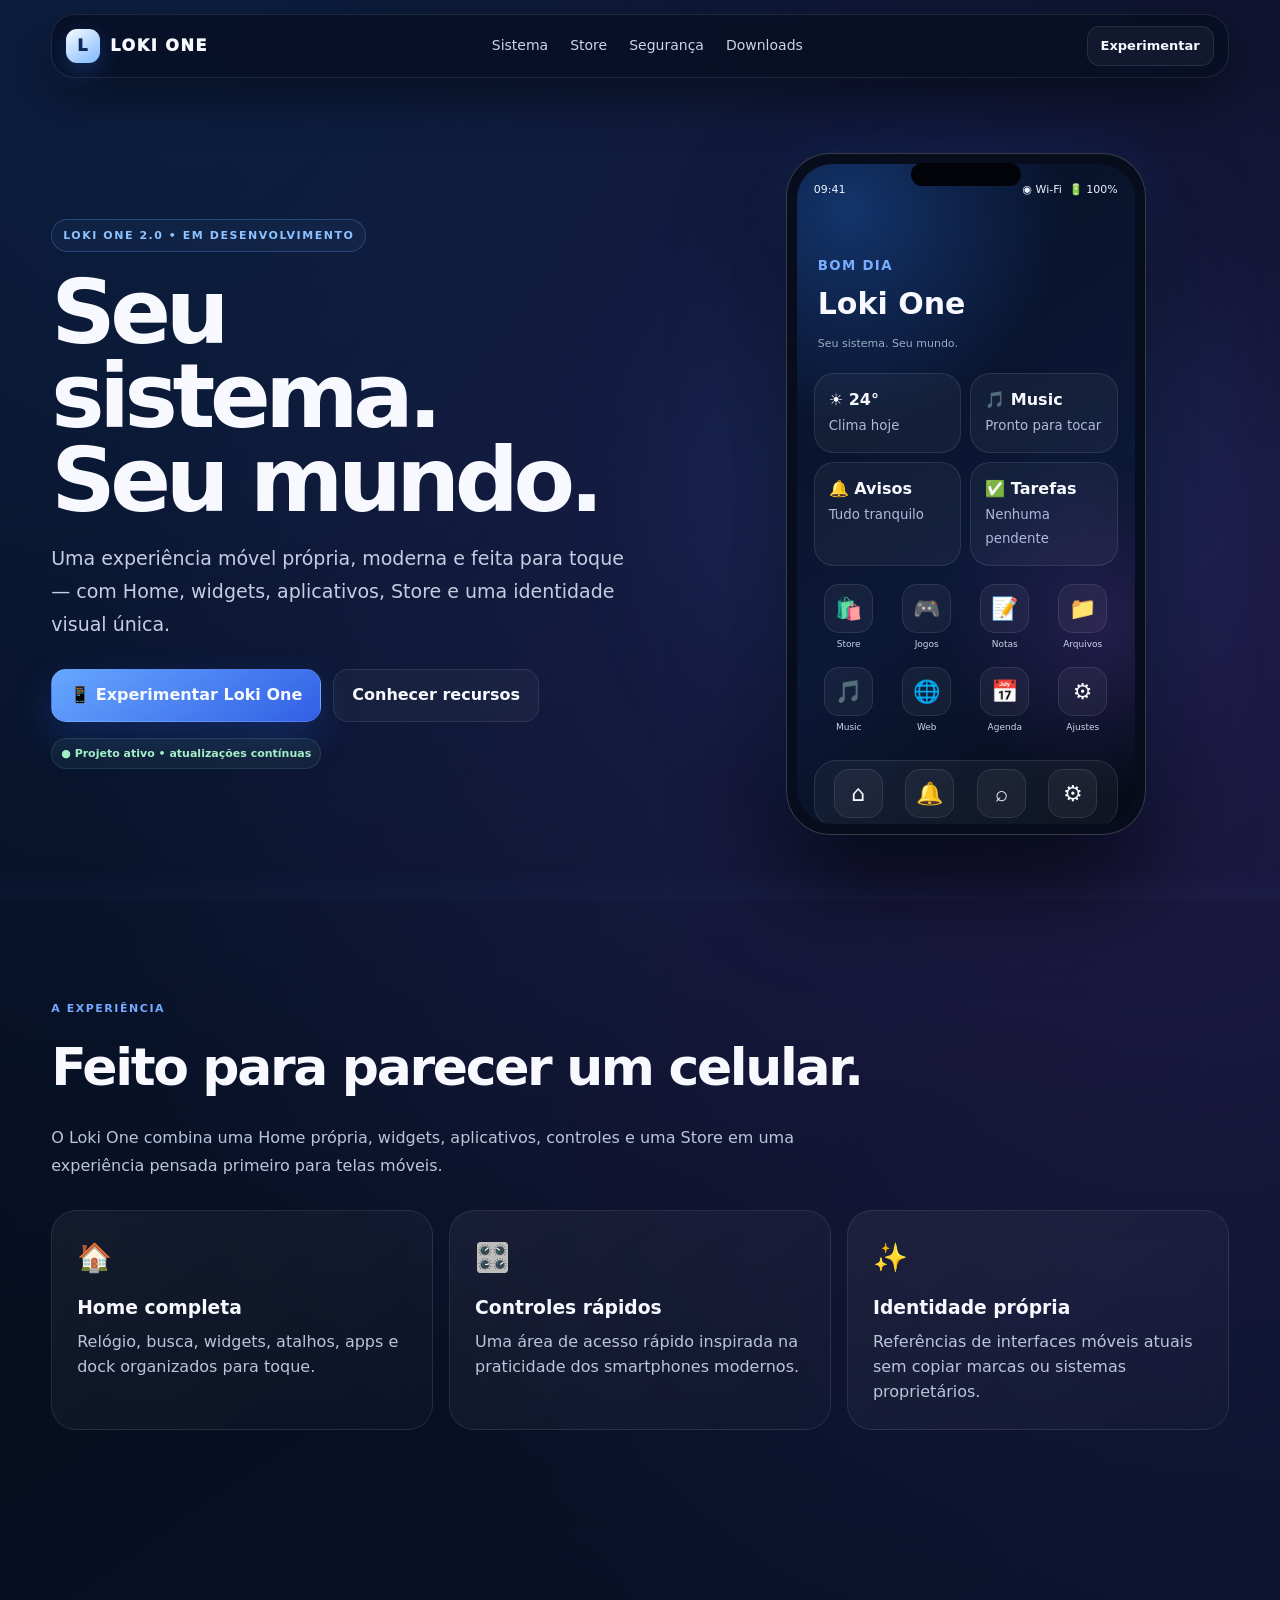
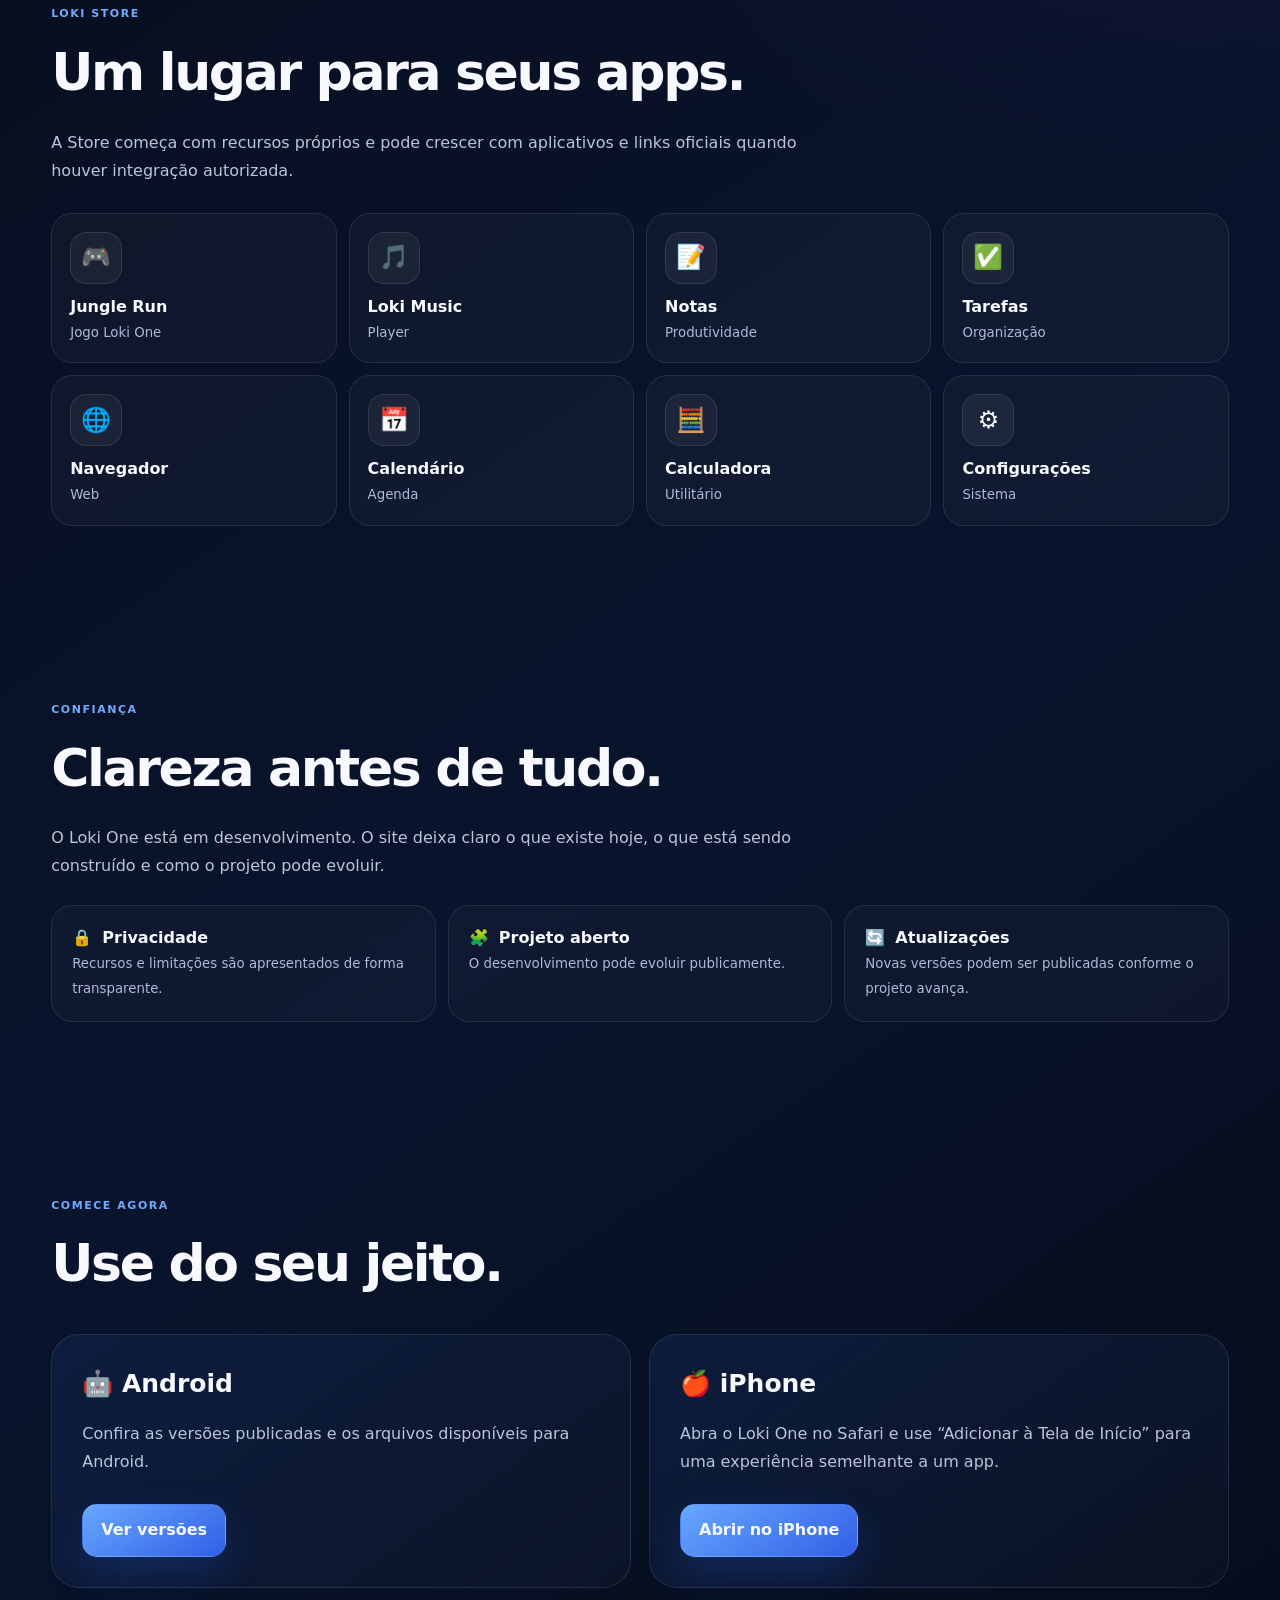
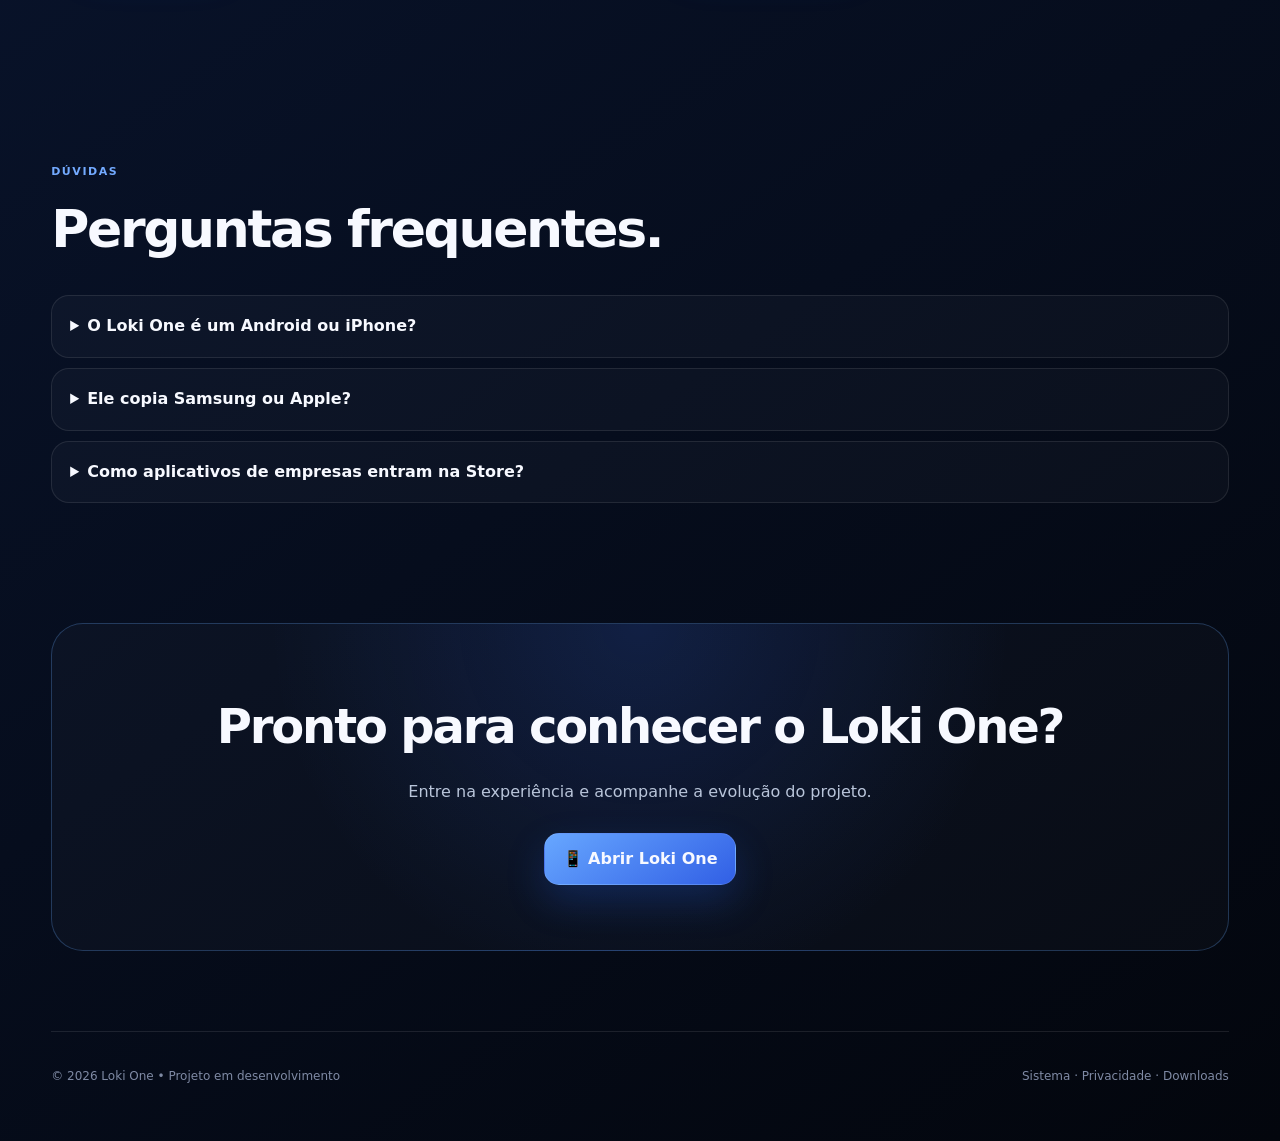
==== commit dfc2c8e3: "feat: profissionaliza o site do Loki One" ====
--- a/index.html
+++ b/index.html
@@ -1 +1,2 @@
-<!doctype html><html lang="pt-BR"><head><meta charset="utf-8"><meta name="viewport" content="width=device-width,initial-scale=1"><meta name="theme-color" content="#071024"><meta name="description" content="Conheça o Loki One, uma experiência de sistema bonita, simples e funcional."><link rel="manifest" href="manifest.webmanifest"><link rel="icon" href="loki-icon.svg" type="image/svg+xml"><link rel="apple-touch-icon" href="loki-icon.svg"><title>Loki One — Seu sistema. Seu mundo.</title><style>:root{--bg:#050914;--panel:#0d1730cc;--line:#ffffff18;--muted:#aeb9d8;--text:#f7f9ff;--blue:#5b9cff;--blue2:#315fe5}*{box-sizing:border-box}html{scroll-behavior:smooth}body{margin:0;color:var(--text);font-family:system-ui,-apple-system,BlinkMacSystemFont,"Segoe UI",sans-serif;background:radial-gradient(circle at 15% 0%,#1b4a9b55,transparent 30%),radial-gradient(circle at 90% 18%,#6639b044,transparent 27%),linear-gradient(145deg,#050914,#09142d 55%,#03060d);line-height:1.5}a{color:inherit}main{width:min(1160px,92vw);margin:auto}.nav{position:sticky;top:14px;z-index:20;margin-top:14px;display:flex;align-items:center;justify-content:space-between;padding:12px 16px;border:1px solid var(--line);border-radius:22px;background:#071024d9;backdrop-filter:blur(20px);box-shadow:0 15px 40px #0005}.brand{font-weight:950;letter-spacing:.1em;text-decoration:none}.navlinks{display:flex;gap:24px;font-size:14px;color:#cbd5e8}.navlinks a{text-decoration:none}.navlinks a:hover{color:#fff}.hero{min-height:720px;display:grid;grid-template-columns:1.05fr .95fr;gap:60px;align-items:center;padding:80px 0 70px}.eyebrow{display:inline-flex;padding:7px 11px;border:1px solid #5b9cff44;border-radius:999px;background:#5b9cff0e;color:#7fb4ff;font-size:12px;font-weight:850;letter-spacing:.12em;text-transform:uppercase}.hero h1{font-size:clamp(52px,7vw,86px);line-height:.96;letter-spacing:-.055em;margin:18px 0}.hero p{font-size:18px;color:#c4cee2;max-width:620px;line-height:1.7}.actions{display:flex;gap:12px;flex-wrap:wrap;margin-top:28px}.btn{display:inline-flex;align-items:center;justify-content:center;gap:8px;padding:13px 18px;border-radius:15px;border:1px solid var(--line);text-decoration:none;font-weight:800;background:#ffffff09;transition:.18s}.btn:hover{transform:translateY(-2px);background:#ffffff12}.btn.primary{background:linear-gradient(145deg,var(--blue),var(--blue2));box-shadow:0 15px 35px #286bff35}.showcase{position:relative}.glow{position:absolute;inset:10% 5%;background:#4d8dff22;filter:blur(60px);border-radius:50%}.phone{position:relative;width:min(345px,82vw);margin:auto;padding:10px;border-radius:42px;background:#080d1d;border:1px solid #ffffff2b;box-shadow:0 40px 90px #0009}.phone:before{content:"";position:absolute;top:8px;left:50%;transform:translateX(-50%);width:105px;height:22px;border-radius:20px;background:#02040a;z-index:3}.phoneScreen{height:640px;border-radius:34px;overflow:hidden;padding:16px;background:radial-gradient(circle at 15% 8%,#173d7dcc,transparent 33%),radial-gradient(circle at 90% 70%,#4b2d7d66,transparent 28%),linear-gradient(145deg,#071024,#0b1836 58%,#050a16)}.status{display:flex;justify-content:space-between;font-size:11px}.miniTitle{text-align:left;margin:55px 4px 18px}.miniTitle small{color:#78adff}.miniTitle h2{margin:3px 0;font-size:29px}.miniCard{padding:14px;border:1px solid var(--line);border-radius:20px;background:#ffffff0b;margin-bottom:9px}.miniGrid{display:grid;grid-template-columns:1fr 1fr;gap:9px}.miniApps{display:grid;grid-template-columns:repeat(4,1fr);gap:15px 8px;margin-top:17px}.miniIcon{width:48px;height:48px;margin:auto;border-radius:15px;display:grid;place-items:center;border:1px solid var(--line);background:#ffffff0c;font-size:22px}.miniApps small{display:block;text-align:center;color:#cbd5e8;font-size:9px;margin-top:5px}.miniDock{margin-top:25px;padding:8px;border-radius:22px;background:#ffffff0b;border:1px solid var(--line);display:grid;grid-template-columns:repeat(4,1fr)}.section{padding:75px 0}.sectionTag{color:#73aaff;font-weight:850;font-size:12px;letter-spacing:.13em;text-transform:uppercase}.sectionTitle{font-size:clamp(32px,5vw,48px);letter-spacing:-.035em;margin:7px 0 12px}.sectionLead{color:#b9c5da;max-width:720px;line-height:1.7}..cards{display:grid;grid-template-columns:repeat(3,1fr);gap:16px;margin-top:28px}.card{padding:24px;border:1px solid var(--line);border-radius:24px;background:linear-gradient(145deg,#ffffff0d,#ffffff05);backdrop-filter:blur(16px)}.cardIcon{font-size:28px;margin-bottom:15px}.card h3{margin:0 0 8px;font-size:18px}.card p{margin:0;color:#b9c5da}.split{display:grid;grid-template-columns:1fr 1fr;gap:18px;margin-top:28px}.bigCard{padding:28px;border:1px solid var(--line);border-radius:28px;background:linear-gradient(145deg,#102247aa,#ffffff05)}.bigCard h3{font-size:24px;margin:0 0 8px}.list{display:grid;gap:9px;margin-top:18px}.item{padding:12px 14px;border-radius:14px;background:#0003;border:1px solid #ffffff0b;color:#d5deef}.store{display:grid;grid-template-columns:repeat(4,1fr);gap:12px;margin-top:26px}.storeItem{padding:17px;border:1px solid var(--line);border-radius:20px;background:#ffffff08}.appIcon{width:52px;height:52px;border-radius:16px;display:grid;place-items:center;background:#ffffff0d;border:1px solid var(--line);font-size:24px;margin-bottom:10px}.storeItem small{color:var(--muted)}.trust{display:grid;grid-template-columns:repeat(3,1fr);gap:12px;margin-top:24px}.trust div{padding:18px;border:1px solid var(--line);border-radius:20px;background:#ffffff07}.faq{display:grid;gap:10px;margin-top:24px}.faq details{padding:17px 18px;border:1px solid var(--line);border-radius:18px;background:#ffffff07}.faq summary{cursor:pointer;font-weight:800}.cta{margin:35px 0 80px;padding:55px 28px;text-align:center;border:1px solid #5b9cff44;border-radius:30px;background:radial-gradient(circle at 50% 0%,#326cff2a,transparent 55%),#ffffff06}.cta h2{font-size:40px;letter-spacing:-.04em;margin:0 0 10px}.cta p{color:#b9c5da}.footer{padding:35px 0 55px;border-top:1px solid var(--line);color:#7f8aa4;font-size:12px;display:flex;justify-content:space-between;gap:20px}.footer a{text-decoration:none}@media(max-width:850px){.hero{grid-template-columns:1fr;padding-top:55px}.showcase{order:-1}.cards,.split,.trust{grid-template-columns:1fr}.store{grid-template-columns:repeat(2,1fr)}.navlinks{display:none}}@media(max-width:430px){main{width:94vw}.hero h1{font-size:50px}.phoneScreen{height:610px}.store{grid-template-columns:1fr 1fr}.section{padding:55px 0}.cta h2{font-size:32px}}</style></head><body><main><nav class="nav"><a class="brand" href="#top">LOKI ONE</a><div class="navlinks"><a href="#sistema">Sistema</a><a href="#store">Store</a><a href="#seguranca">Segurança</a><a href="#baixar">Baixar</a></div></nav><section class="hero" id="top"><div><span class="eyebrow">Loki One 2.0</span><h1>Seu sistema.<br>Seu mundo.</h1><p>Uma experiência de sistema feita para parecer um celular de verdade: bonita, simples, funcional e com uma identidade própria.</p><div class="actions"><a class="btn primary" href="app/">📱 Experimentar Loki One</a><a class="btn" href="#baixar">⬇️ Como instalar</a></div></div><div class="showcase"><div class="glow"></div><div class="phone"><div class="phoneScreen"><div class="status"><span>09:41</span><span>◉ Wi‑Fi&nbsp; 🔋 100%</span></div><div class="miniTitle"><small>BOM DIA</small><h2>Loki One</h2><span style="color:#9caac4;font-size:11px">Seu sistema. Seu mundo.</span></div><div class="miniGrid"><div class="miniCard"><b>☀️ 24°</b><br><small style="color:#aeb9d8">Clima hoje</small></div><div class="miniCard"><b>🎵 Music</b><br><small style="color:#aeb9d8">Pronto para tocar</small></div><div class="miniCard"><b>🔔 Avisos</b><br><small style="color:#aeb9d8">Tudo tranquilo</small></div><div class="miniCard"><b>✅ Tarefas</b><br><small style="color:#aeb9d8">Nenhuma pendente</small></div></div><div class="miniApps"><div><div class="miniIcon">🛍️</div><small>Store</small></div><div><div class="miniIcon">🎮</div><small>Jogos</small></div><div><div class="miniIcon">📝</div><small>Notas</small></div><div><div class="miniIcon">📁</div><small>Arquivos</small></div><div><div class="miniIcon">🎵</div><small>Music</small></div><div><div class="miniIcon">🌐</div><small>Web</small></div><div><div class="miniIcon">📅</div><small>Agenda</small></div><div><div class="miniIcon">⚙️</div><small>Ajustes</small></div></div><div class="miniDock"><div class="miniIcon">⌂</div><div class="miniIcon">🔔</div><div class="miniIcon">⌕</div><div class="miniIcon">⚙️</div></div></div></div></div></section><section class="section" id="sistema"><span class="sectionTag">A experiência</span><h2 class="sectionTitle">Feito para parecer um celular.</h2><p class="sectionLead">O Loki One reúne uma Home própria, widgets, aplicativos, notificações, controles e uma Store em uma experiência única.</p><div class="cards"><article class="card"><div class="cardIcon">🏠</div><h3>Home inteligente</h3><p>Widgets, atalhos, relógio, busca e apps organizados em uma interface pensada para toque.</p></article><article class="card"><div class="cardIcon">🎛️</div><h3>Controles rápidos</h3><p>Tenha acesso rápido a recursos do sistema com uma interface inspirada em smartphones modernos.</p></article><article class="card"><div class="cardIcon">✨</div><h3>Visual próprio</h3><p>Inspirado em experiências móveis atuais, mas com identidade visual e personalidade do Loki One.</p></article></div></section><section class="section" id="store"><span class="sectionTag">Loki Store</span><h2 class="sectionTitle">Apps para começar.</h2><p class="sectionLead">A Store pode crescer com aplicativos próprios e, quando houver integração oficial, links para serviços externos.</p><div class="store"><div class="storeItem"><div class="appIcon">🎮</div><b>Jungle Run</b><br><small>Jogo Loki One</small></div><div class="storeItem"><div class="appIcon">🎵</div><b>Loki Music</b><br><small>Player</small></div><div class="storeItem"><div class="appIcon">📝</div><b>Notas</b><br><small>Produtividade</small></div><div class="storeItem"><div class="appIcon">✅</div><b>Tarefas</b><br><small>Organização</small></div><div class="storeItem"><div class="appIcon">🌐</div><b>Navegador</b><br><small>Web</small></div><div class="storeItem"><div class="appIcon">📅</div><b>Calendário</b><br><small>Agenda</small></div><div class="storeItem"><div class="appIcon">🧮</div><b>Calculadora</b><br><small>Utilitário</small></div><div class="storeItem"><div class="appIcon">⚙️</div><b>Configurações</b><br><small>Sistema</small></div></div></section><section class="section" id="seguranca"><span class="sectionTag">Confiança</span><h2 class="sectionTitle">Transparente desde o começo.</h2><p class="sectionLead">Queremos que o Loki One pareça um produto real porque ele precisa ser claro sobre o que é, como funciona e como instalar.</p><div class="trust"><div>🔒 <b>Privacidade</b><br><small style="color:#aeb9d8">Explicamos os recursos e limitações.</small></div><div>🧩 <b>Projeto aberto</b><br><small style="color:#aeb9d8">O código pode evoluir publicamente.</small></div><div>🔄 <b>Atualizações</b><br><small style="color:#aeb9d8">Novas versões podem ser publicadas continuamente.</small></div></div></section><section class="section" id="baixar"><span class="sectionTag">Comece agora</span><h2 class="sectionTitle">Use do seu jeito.</h2><div class="split"><div class="bigCard"><h3>🤖 Android</h3><p class="sectionLead">Instale a versão Android quando o APK estiver publicado.</p><div class="actions"><a class="btn primary" href="https://github.com/Pablo672-sys/loki-one/releases/latest">Ver versões</a></div></div><div class="bigCard"><h3>🍎 iPhone</h3><p class="sectionLead">Abra o Loki One no Safari e use “Adicionar à Tela de Início” para uma experiência de app.</p><div class="actions"><a class="btn primary" href="app/">Abrir no iPhone</a></div></div></div></section><section class="section"><span class="sectionTag">Dúvidas</span><h2 class="sectionTitle">Perguntas frequentes.</h2><div class="faq"><details><summary>O Loki One é um Android ou iPhone?</summary><p>Ele é uma experiência própria baseada na Web/PWA. A interface pode funcionar em diferentes dispositivos sem fingir ser o sistema operacional original do aparelho.</p></details><details><summary>Ele copia Samsung ou Apple?</summary><p>Não. A inspiração é a experiência de smartphones modernos, mas a identidade visual e a interface são próprias do Loki One.</p></details><details><summary>Como aplicativos de empresas entram na Store?</summary><p>Por enquanto, a Store pode destacar aplicativos próprios e links oficiais. Integrações com empresas precisam de autorização e acordos com os respectivos serviços.</p></details></div></section><section class="cta"><h2>Pronto para conhecer o Loki One?</h2><p>Abra a experiência e veja como o seu sistema está evoluindo.</p><div class="actions" style="justify-content:center"><a class="btn primary" href="app/">📱 Abrir Loki One</a></div></section><footer class="footer"><span>© 2026 Loki One • Projeto em desenvolvimento</span><span><a href="app/">Sistema</a> · <a href="#seguranca">Privacidade</a> · <a href="#baixar">Downloads</a></span></footer></main></body></html>+<!doctype html><html lang="pt-BR"><head><meta charset="utf-8"><meta name="viewport" content="width=device-width,initial-scale=1,viewport-fit=cover"><meta name="theme-color" content="#071024"><meta name="description" content="Loki One — uma experiência de sistema própria, moderna e feita para dispositivos móveis."><meta name="application-name" content="Loki One"><link rel="manifest" href="manifest.webmanifest"><link rel="icon" href="loki-icon.svg" type="image/svg+xml"><link rel="apple-touch-icon" href="loki-icon.svg"><title>Loki One — Seu sistema. Seu mundo.</title><style>:root{--bg:#050914;--bg2:#09142d;--panel:#0d1730cc;--line:#ffffff18;--muted:#aeb9d8;--text:#f7f9ff;--blue:#67a7ff;--blue2:#315fe5;--ok:#7ee0b0;--max:1180px}*{box-sizing:border-box}html{scroll-behavior:smooth}body{margin:0;color:var(--text);font-family:Inter,ui-sans-serif,system-ui,-apple-system,BlinkMacSystemFont,"Segoe UI",sans-serif;background:radial-gradient(circle at 12% 0%,#1b4a9b55,transparent 30%),radial-gradient(circle at 90% 16%,#6338a944,transparent 28%),linear-gradient(145deg,var(--bg),var(--bg2) 55%,#03060d);line-height:1.55}body:before{content:"";position:fixed;inset:0;pointer-events:none;background:linear-gradient(#fff0 96%,#5b9cff08),radial-gradient(circle at 50% 30%,#fff0,transparent 50%)}a{color:inherit}.wrap{width:min(var(--max),92vw);margin:auto}.nav{position:sticky;top:14px;z-index:30;margin-top:14px;display:flex;align-items:center;justify-content:space-between;padding:11px 14px;border:1px solid var(--line);border-radius:24px;background:#071024dd;backdrop-filter:blur(22px);box-shadow:0 18px 50px #0007}.brand{display:flex;align-items:center;gap:10px;text-decoration:none;font-weight:950;letter-spacing:.1em}.brandMark{width:34px;height:34px;border-radius:11px;display:grid;place-items:center;background:linear-gradient(145deg,#f8fbff,#7db8ff);color:#10265a;font-weight:1000;box-shadow:0 8px 25px #3988ff44}.links{display:flex;gap:22px;color:#cbd5e8;font-size:14px}.links a{text-decoration:none}.links a:hover{color:#fff}.navCta{padding:9px 13px;border-radius:13px;background:#ffffff0b;border:1px solid var(--line);text-decoration:none;font-weight:800;font-size:13px}.hero{min-height:760px;display:grid;grid-template-columns:1.05fr .95fr;gap:70px;align-items:center;padding:75px 0}.eyebrow{display:inline-flex;padding:7px 11px;border:1px solid #67a7ff44;border-radius:999px;background:#67a7ff0d;color:#8dc2ff;font-size:11px;font-weight:900;letter-spacing:.14em;text-transform:uppercase}.hero h1{font-size:clamp(54px,7vw,92px);line-height:.94;letter-spacing:-.06em;margin:18px 0}.hero p{font-size:19px;color:#c4cee2;max-width:650px;line-height:1.75}.actions{display:flex;gap:12px;flex-wrap:wrap;margin-top:28px}.btn{display:inline-flex;align-items:center;justify-content:center;gap:8px;padding:13px 18px;border-radius:15px;border:1px solid var(--line);text-decoration:none;font-weight:850;background:#ffffff09;transition:.2s}.btn:hover{transform:translateY(-2px);background:#ffffff13}.primary{background:linear-gradient(145deg,var(--blue),var(--blue2));box-shadow:0 16px 38px #286bff35}.showcase{position:relative}.glow{position:absolute;inset:8% 2%;background:#4d8dff25;filter:blur(70px);border-radius:50%}.phone{position:relative;width:min(360px,82vw);margin:auto;padding:10px;border-radius:44px;background:#080d1d;border:1px solid #ffffff30;box-shadow:0 45px 100px #000b,0 0 60px #337dff22}.phone:before{content:"";position:absolute;top:9px;left:50%;transform:translateX(-50%);width:110px;height:23px;border-radius:20px;background:#02040a;z-index:3}.screen{height:660px;border-radius:35px;overflow:hidden;padding:17px;background:radial-gradient(circle at 15% 7%,#173d7dcc,transparent 32%),radial-gradient(circle at 90% 70%,#4b2d7d66,transparent 30%),linear-gradient(145deg,#071024,#0b1836 58%,#050a16)}.status{display:flex;justify-content:space-between;font-size:11px;color:#eef4ff}.miniTop{margin:55px 4px 18px}.miniTop small{color:#78adff;font-weight:800;letter-spacing:.1em}.miniTop h2{margin:3px 0;font-size:30px}.miniGrid{display:grid;grid-template-columns:1fr 1fr;gap:9px}.miniCard{padding:14px;border:1px solid var(--line);border-radius:20px;background:#ffffff0b}.miniCard small{color:#aeb9d8}.miniApps{display:grid;grid-template-columns:repeat(4,1fr);gap:15px 8px;margin-top:18px}.miniIcon{width:49px;height:49px;margin:auto;border-radius:15px;display:grid;place-items:center;border:1px solid var(--line);background:#ffffff0c;font-size:22px}.miniApps small{display:block;text-align:center;color:#cbd5e8;font-size:9px;margin-top:5px}.dock{margin-top:25px;padding:8px;border-radius:22px;background:#ffffff0b;border:1px solid var(--line);display:grid;grid-template-columns:repeat(4,1fr)}.section{padding:85px 0}.tag{color:#73aaff;font-weight:900;font-size:11px;letter-spacing:.14em;text-transform:uppercase}.title{font-size:clamp(34px,5vw,52px);letter-spacing:-.045em;margin:7px 0 12px}.lead{color:#b9c5da;max-width:760px;line-height:1.75}.cards{display:grid;grid-template-columns:repeat(3,1fr);gap:16px;margin-top:30px}.card{padding:25px;border:1px solid var(--line);border-radius:25px;background:linear-gradient(145deg,#ffffff0d,#ffffff05);backdrop-filter:blur(16px)}.cardIcon{font-size:28px;margin-bottom:14px}.card h3{margin:0 0 8px}.card p{margin:0;color:#b9c5da}.store{display:grid;grid-template-columns:repeat(4,1fr);gap:12px;margin-top:28px}.storeItem{padding:18px;border:1px solid var(--line);border-radius:21px;background:#ffffff08;transition:.2s}.storeItem:hover{transform:translateY(-3px);background:#ffffff0d}.appIcon{width:52px;height:52px;border-radius:16px;display:grid;place-items:center;background:#ffffff0d;border:1px solid var(--line);font-size:24px;margin-bottom:11px}.storeItem small{color:var(--muted)}.trust{display:grid;grid-template-columns:repeat(3,1fr);gap:12px;margin-top:25px}.trust div{padding:20px;border:1px solid var(--line);border-radius:21px;background:#ffffff07}.trust b{margin-left:5px}.split{display:grid;grid-template-columns:1fr 1fr;gap:18px;margin-top:30px}.big{padding:30px;border:1px solid var(--line);border-radius:28px;background:linear-gradient(145deg,#102247aa,#ffffff05)}.big h3{font-size:25px;margin:0 0 8px}.faq{display:grid;gap:10px;margin-top:25px}.faq details{padding:18px;border:1px solid var(--line);border-radius:18px;background:#ffffff07}.faq summary{cursor:pointer;font-weight:850}.cta{margin:35px 0 80px;padding:65px 28px;text-align:center;border:1px solid #67a7ff44;border-radius:32px;background:radial-gradient(circle at 50% 0%,#326cff2a,transparent 55%),#ffffff06}.cta h2{font-size:clamp(34px,5vw,48px);letter-spacing:-.045em;margin:0 0 10px}.cta p{color:#b9c5da}.footer{padding:35px 0 55px;border-top:1px solid var(--line);color:#7f8aa4;font-size:12px;display:flex;justify-content:space-between;gap:20px}.footer a{text-decoration:none}.pill{display:inline-flex;align-items:center;gap:6px;padding:6px 9px;border-radius:999px;background:#7ee0b010;border:1px solid #7ee0b022;color:#a4efc7;font-size:11px;font-weight:800;margin-top:16px}@media(max-width:850px){.links{display:none}.hero{grid-template-columns:1fr;padding-top:55px;gap:40px}.showcase{order:-1}.cards,.trust,.split{grid-template-columns:1fr}.store{grid-template-columns:repeat(2,1fr)}.section{padding:65px 0}}@media(max-width:430px){.wrap{width:94vw}.navCta{display:none}.hero h1{font-size:51px}.hero p{font-size:17px}.screen{height:610px}.store{grid-template-columns:1fr 1fr}.section{padding:52px 0}.cta{padding:48px 20px}}
+</style></head><body><main class="wrap"><nav class="nav"><a class="brand" href="#top"><span class="brandMark">L</span>LOKI ONE</a><div class="links"><a href="#sistema">Sistema</a><a href="#store">Store</a><a href="#seguranca">Segurança</a><a href="#baixar">Downloads</a></div><a class="navCta" href="app/">Experimentar</a></nav><section class="hero" id="top"><div><span class="eyebrow">Loki One 2.0 • Em desenvolvimento</span><h1>Seu sistema.<br>Seu mundo.</h1><p>Uma experiência móvel própria, moderna e feita para toque — com Home, widgets, aplicativos, Store e uma identidade visual única.</p><div class="actions"><a class="btn primary" href="app/">📱 Experimentar Loki One</a><a class="btn" href="#sistema">Conhecer recursos</a></div><span class="pill">● Projeto ativo • atualizações contínuas</span></div><div class="showcase"><div class="glow"></div><div class="phone"><div class="screen"><div class="status"><span>09:41</span><span>◉ Wi‑Fi&nbsp; 🔋 100%</span></div><div class="miniTop"><small>BOM DIA</small><h2>Loki One</h2><span style="color:#9caac4;font-size:11px">Seu sistema. Seu mundo.</span></div><div class="miniGrid"><div class="miniCard"><b>☀️ 24°</b><br><small>Clima hoje</small></div><div class="miniCard"><b>🎵 Music</b><br><small>Pronto para tocar</small></div><div class="miniCard"><b>🔔 Avisos</b><br><small>Tudo tranquilo</small></div><div class="miniCard"><b>✅ Tarefas</b><br><small>Nenhuma pendente</small></div></div><div class="miniApps"><div><div class="miniIcon">🛍️</div><small>Store</small></div><div><div class="miniIcon">🎮</div><small>Jogos</small></div><div><div class="miniIcon">📝</div><small>Notas</small></div><div><div class="miniIcon">📁</div><small>Arquivos</small></div><div><div class="miniIcon">🎵</div><small>Music</small></div><div><div class="miniIcon">🌐</div><small>Web</small></div><div><div class="miniIcon">📅</div><small>Agenda</small></div><div><div class="miniIcon">⚙️</div><small>Ajustes</small></div></div><div class="dock"><div class="miniIcon">⌂</div><div class="miniIcon">🔔</div><div class="miniIcon">⌕</div><div class="miniIcon">⚙️</div></div></div></div></div></section><section class="section" id="sistema"><span class="tag">A experiência</span><h2 class="title">Feito para parecer um celular.</h2><p class="lead">O Loki One combina uma Home própria, widgets, aplicativos, controles e uma Store em uma experiência pensada primeiro para telas móveis.</p><div class="cards"><article class="card"><div class="cardIcon">🏠</div><h3>Home completa</h3><p>Relógio, busca, widgets, atalhos, apps e dock organizados para toque.</p></article><article class="card"><div class="cardIcon">🎛️</div><h3>Controles rápidos</h3><p>Uma área de acesso rápido inspirada na praticidade dos smartphones modernos.</p></article><article class="card"><div class="cardIcon">✨</div><h3>Identidade própria</h3><p>Referências de interfaces móveis atuais sem copiar marcas ou sistemas proprietários.</p></article></div></section><section class="section" id="store"><span class="tag">Loki Store</span><h2 class="title">Um lugar para seus apps.</h2><p class="lead">A Store começa com recursos próprios e pode crescer com aplicativos e links oficiais quando houver integração autorizada.</p><div class="store"><div class="storeItem"><div class="appIcon">🎮</div><b>Jungle Run</b><br><small>Jogo Loki One</small></div><div class="storeItem"><div class="appIcon">🎵</div><b>Loki Music</b><br><small>Player</small></div><div class="storeItem"><div class="appIcon">📝</div><b>Notas</b><br><small>Produtividade</small></div><div class="storeItem"><div class="appIcon">✅</div><b>Tarefas</b><br><small>Organização</small></div><div class="storeItem"><div class="appIcon">🌐</div><b>Navegador</b><br><small>Web</small></div><div class="storeItem"><div class="appIcon">📅</div><b>Calendário</b><br><small>Agenda</small></div><div class="storeItem"><div class="appIcon">🧮</div><b>Calculadora</b><br><small>Utilitário</small></div><div class="storeItem"><div class="appIcon">⚙️</div><b>Configurações</b><br><small>Sistema</small></div></div></section><section class="section" id="seguranca"><span class="tag">Confiança</span><h2 class="title">Clareza antes de tudo.</h2><p class="lead">O Loki One está em desenvolvimento. O site deixa claro o que existe hoje, o que está sendo construído e como o projeto pode evoluir.</p><div class="trust"><div>🔒 <b>Privacidade</b><br><small style="color:#aeb9d8">Recursos e limitações são apresentados de forma transparente.</small></div><div>🧩 <b>Projeto aberto</b><br><small style="color:#aeb9d8">O desenvolvimento pode evoluir publicamente.</small></div><div>🔄 <b>Atualizações</b><br><small style="color:#aeb9d8">Novas versões podem ser publicadas conforme o projeto avança.</small></div></div></section><section class="section" id="baixar"><span class="tag">Comece agora</span><h2 class="title">Use do seu jeito.</h2><div class="split"><div class="big"><h3>🤖 Android</h3><p class="lead">Confira as versões publicadas e os arquivos disponíveis para Android.</p><div class="actions"><a class="btn primary" href="https://github.com/Pablo672-sys/loki-one/releases/latest">Ver versões</a></div></div><div class="big"><h3>🍎 iPhone</h3><p class="lead">Abra o Loki One no Safari e use “Adicionar à Tela de Início” para uma experiência semelhante a um app.</p><div class="actions"><a class="btn primary" href="app/">Abrir no iPhone</a></div></div></div></section><section class="section"><span class="tag">Dúvidas</span><h2 class="title">Perguntas frequentes.</h2><div class="faq"><details><summary>O Loki One é um Android ou iPhone?</summary><p>Não. É uma experiência própria baseada na Web/PWA que pode funcionar em diferentes dispositivos.</p></details><details><summary>Ele copia Samsung ou Apple?</summary><p>Não. Podemos nos inspirar na praticidade de smartphones modernos, mas a interface, identidade e marca do Loki One são próprias.</p></details><details><summary>Como aplicativos de empresas entram na Store?</summary><p>Integrações com empresas dependem de autorização e acordos com os respectivos serviços. Enquanto isso, a Store pode usar recursos próprios e links oficiais.</p></details></div></section><section class="cta"><h2>Pronto para conhecer o Loki One?</h2><p>Entre na experiência e acompanhe a evolução do projeto.</p><div class="actions" style="justify-content:center"><a class="btn primary" href="app/">📱 Abrir Loki One</a></div></section><footer class="footer"><span>© 2026 Loki One • Projeto em desenvolvimento</span><span><a href="app/">Sistema</a> · <a href="#seguranca">Privacidade</a> · <a href="#baixar">Downloads</a></span></footer></main></body></html>
